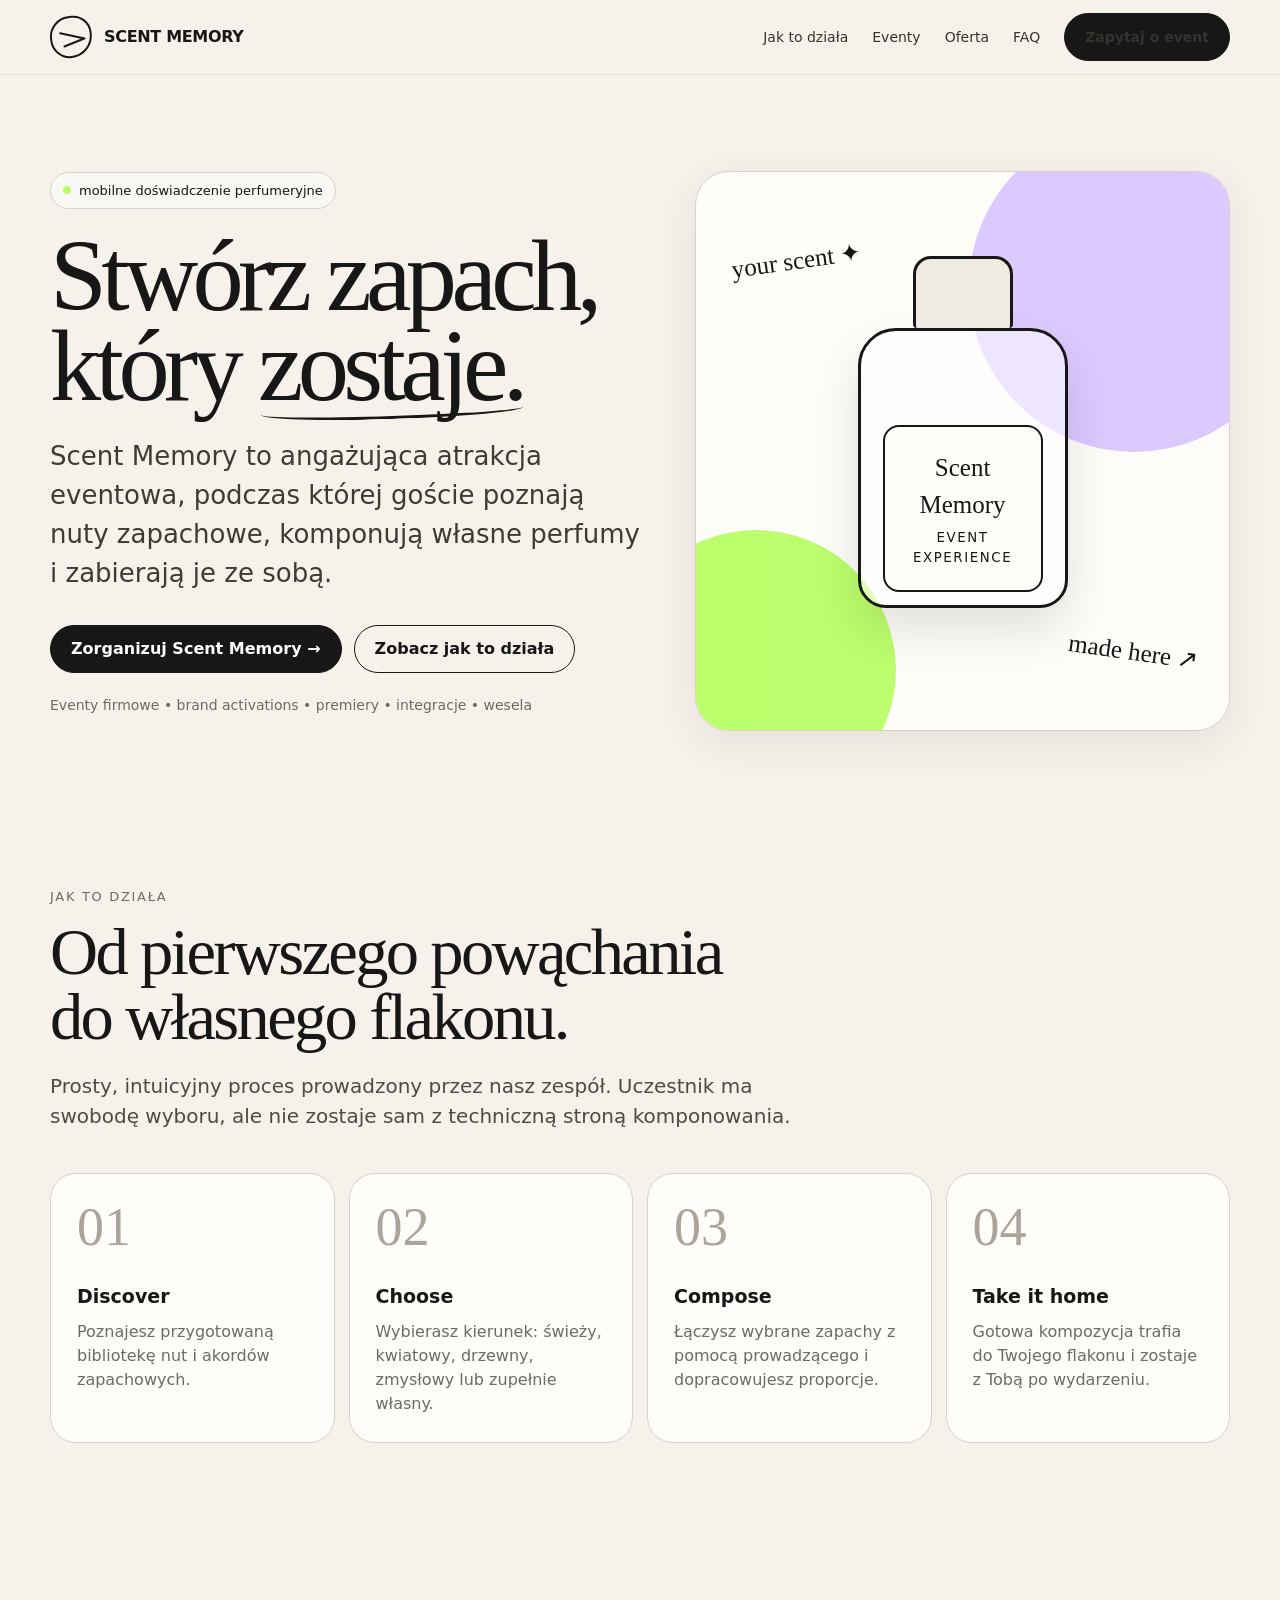
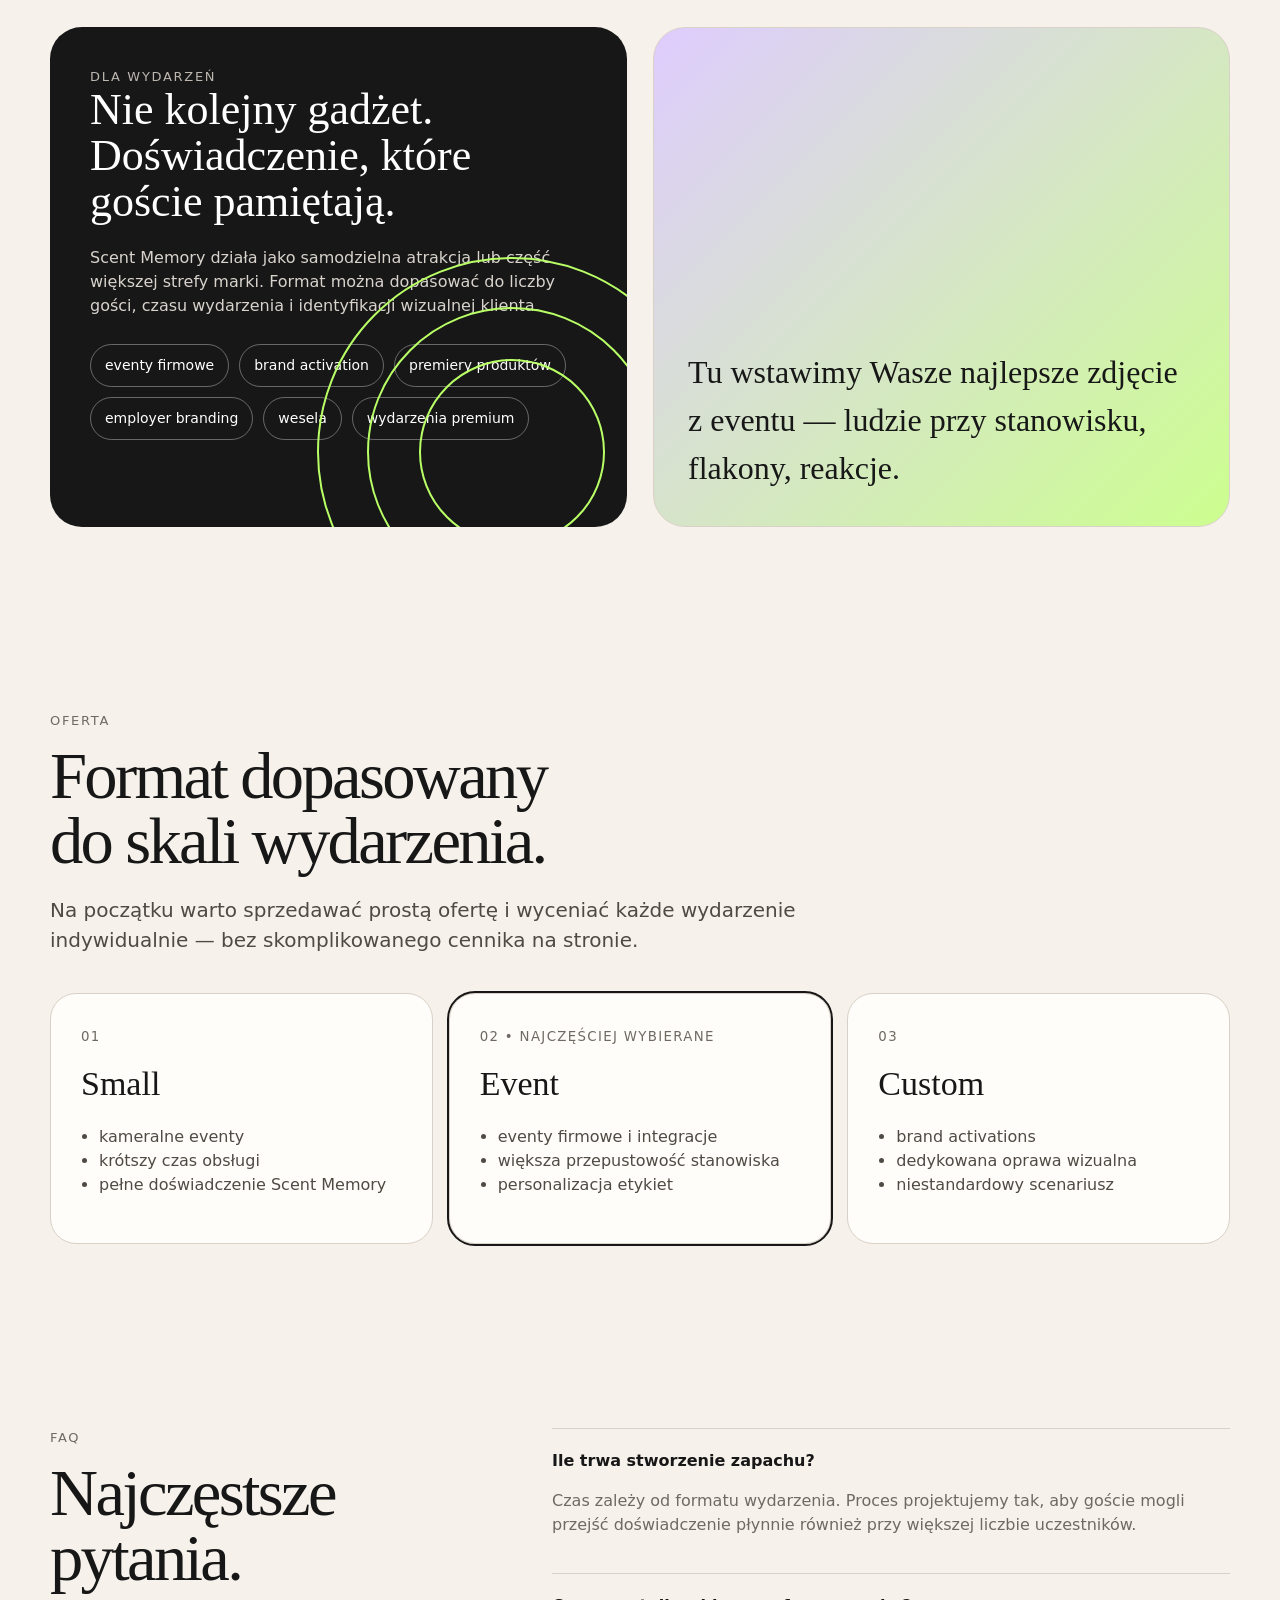
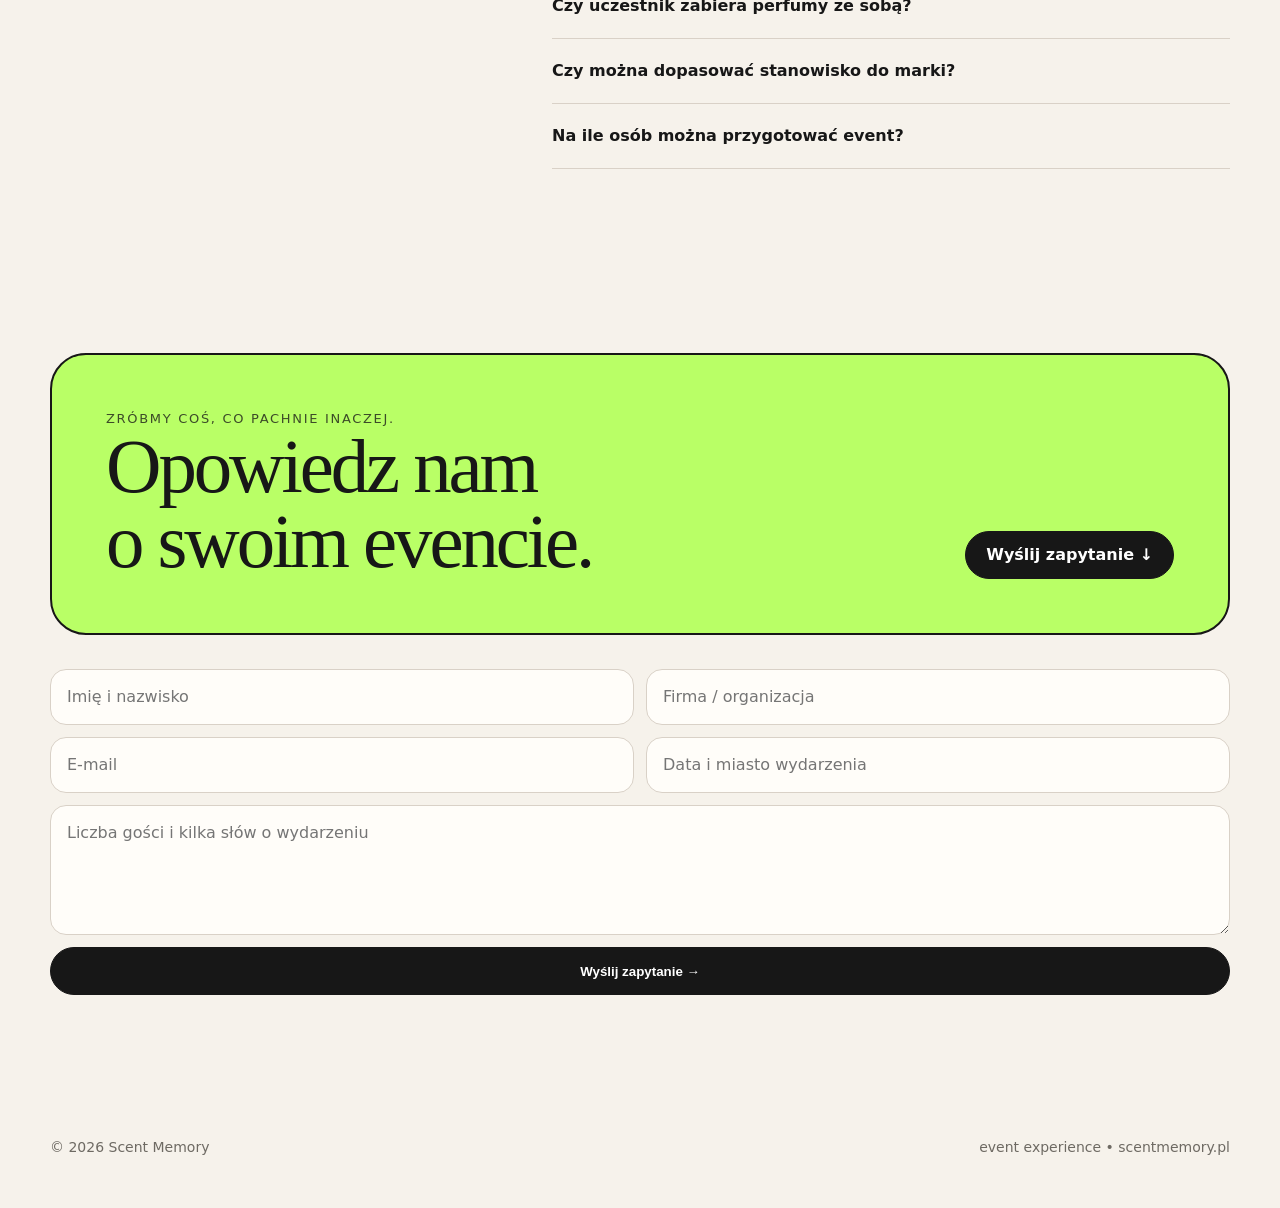
==== index.html @ 2d0d717c "Add files via upload" ====
<!doctype html>
<html lang="pl">
<head>
  <meta charset="utf-8" />
  <meta name="viewport" content="width=device-width, initial-scale=1" />
  <meta name="description" content="Scent Memory — mobilne doświadczenie perfumeryjne na eventy. Goście tworzą własny zapach i zabierają go ze sobą." />
  <title>Scent Memory — Event Experience</title>
  <style>
    :root{
      --bg:#f6f2eb;
      --paper:#fffdf9;
      --ink:#171717;
      --muted:#6e6a63;
      --line:#d9d1c7;
      --accent:#b9ff66;
      --accent2:#dbc7ff;
      --max:1180px;
      --radius:26px;
      --shadow:0 12px 45px rgba(0,0,0,.07);
    }
    *{box-sizing:border-box}
    html{scroll-behavior:smooth}
    body{
      margin:0;
      font-family:Inter, ui-sans-serif, system-ui, -apple-system, BlinkMacSystemFont, "Segoe UI", sans-serif;
      background:var(--bg);
      color:var(--ink);
      line-height:1.5;
    }
    a{color:inherit}
    img{max-width:100%;display:block}
    .wrap{width:min(var(--max),calc(100% - 36px));margin:auto}
    .nav{
      position:sticky;top:0;z-index:20;
      backdrop-filter:blur(18px);
      background:rgba(246,242,235,.83);
      border-bottom:1px solid rgba(23,23,23,.08)
    }
    .nav-inner{
      min-height:74px;display:flex;align-items:center;justify-content:space-between;gap:20px
    }
    .brand{
      display:flex;align-items:center;gap:12px;text-decoration:none;font-weight:800;letter-spacing:-.02em
    }
    .mark{
      width:42px;height:42px;border:2px solid var(--ink);border-radius:50% 45% 55% 48%;
      position:relative;transform:rotate(-7deg)
    }
    .mark:before,.mark:after{
      content:"";position:absolute;height:2px;background:var(--ink);border-radius:999px
    }
    .mark:before{width:27px;left:7px;top:17px;transform:rotate(19deg)}
    .mark:after{width:22px;left:10px;top:24px;transform:rotate(-15deg)}
    .nav-links{display:flex;gap:24px;align-items:center;font-size:14px}
    .nav-links a{text-decoration:none;color:#36332f}
    .btn{
      display:inline-flex;align-items:center;justify-content:center;gap:9px;
      min-height:48px;padding:0 20px;border-radius:999px;
      border:1px solid var(--ink);text-decoration:none;font-weight:700;
      transition:.2s ease;background:var(--ink);color:white
    }
    .btn:hover{transform:translateY(-2px)}
    .btn.secondary{background:transparent;color:var(--ink)}
    .hero{
      padding:72px 0 40px;
      min-height:720px;
      display:flex;align-items:center
    }
    .hero-grid{
      display:grid;grid-template-columns:1.05fr .95fr;gap:54px;align-items:center
    }
    .eyebrow{
      display:inline-flex;align-items:center;gap:8px;
      border:1px solid var(--line);padding:8px 12px;border-radius:999px;
      font-size:13px;background:rgba(255,255,255,.45)
    }
    .eyebrow i{width:8px;height:8px;border-radius:50%;background:var(--accent)}
    h1{
      font-family:Georgia, "Times New Roman", serif;
      font-size:clamp(58px,8vw,108px);
      line-height:.88;letter-spacing:-.055em;margin:22px 0 24px;font-weight:500
    }
    h1 .scribble{
      display:inline-block;position:relative
    }
    h1 .scribble:after{
      content:"";position:absolute;left:1%;right:0;bottom:-8px;height:13px;
      border-bottom:3px solid var(--ink);border-radius:50%;transform:rotate(-1.8deg)
    }
    .lead{font-size:clamp(19px,2.2vw,26px);max-width:650px;color:#3e3a35}
    .hero-actions{display:flex;gap:12px;flex-wrap:wrap;margin-top:32px}
    .micro{margin-top:22px;color:var(--muted);font-size:14px}
    .visual{
      min-height:560px;border-radius:34px;background:var(--paper);
      border:1px solid var(--line);position:relative;overflow:hidden;box-shadow:var(--shadow)
    }
    .blob{
      position:absolute;border-radius:50%;filter:blur(0);opacity:.95
    }
    .b1{width:330px;height:330px;background:var(--accent2);right:-70px;top:-50px}
    .b2{width:280px;height:280px;background:var(--accent);left:-80px;bottom:-80px}
    .bottle{
      position:absolute;left:50%;top:53%;transform:translate(-50%,-50%);
      width:210px;height:280px;border:3px solid var(--ink);border-radius:38px 38px 28px 28px;
      background:rgba(255,255,255,.52);box-shadow:0 22px 50px rgba(0,0,0,.12)
    }
    .cap{
      position:absolute;width:100px;height:72px;border:3px solid var(--ink);border-bottom:none;
      border-radius:18px 18px 4px 4px;left:50%;top:-75px;transform:translateX(-50%);
      background:#f0ebe2
    }
    .label{
      position:absolute;left:22px;right:22px;top:94px;border:2px solid var(--ink);
      border-radius:16px;padding:22px 14px;text-align:center;background:rgba(255,253,249,.86)
    }
    .label strong{font-family:Georgia,serif;font-size:25px;font-weight:500}
    .label small{display:block;margin-top:4px;letter-spacing:.12em;text-transform:uppercase}
    .handnote{
      position:absolute;font-family:"Comic Sans MS", "Bradley Hand", cursive;font-size:25px;transform:rotate(-8deg)
    }
    .n1{left:35px;top:70px}.n2{right:30px;bottom:60px;transform:rotate(8deg)}
    section{padding:92px 0}
    .section-kicker{font-size:13px;letter-spacing:.13em;text-transform:uppercase;color:var(--muted)}
    h2{
      font-family:Georgia, "Times New Roman", serif;
      font-size:clamp(42px,5.2vw,72px);line-height:.98;letter-spacing:-.04em;margin:12px 0 22px;font-weight:500
    }
    .section-lead{font-size:20px;max-width:760px;color:#4f4a44}
    .steps{display:grid;grid-template-columns:repeat(4,1fr);gap:14px;margin-top:42px}
    .card{
      background:var(--paper);border:1px solid var(--line);border-radius:var(--radius);
      padding:26px;min-height:250px
    }
    .num{font-family:Georgia,serif;font-size:54px;line-height:1;color:#aca49a}
    .card h3{font-size:19px;margin:28px 0 10px}
    .card p{color:var(--muted);margin:0}
    .audience{display:grid;grid-template-columns:1fr 1fr;gap:26px;align-items:stretch}
    .big-card{
      background:var(--ink);color:white;border-radius:32px;padding:40px;min-height:500px;position:relative;overflow:hidden
    }
    .big-card h3{font-family:Georgia,serif;font-weight:500;font-size:44px;line-height:1.05;margin:0 0 20px}
    .tag-row{display:flex;gap:10px;flex-wrap:wrap;margin-top:26px}
    .tag{border:1px solid rgba(255,255,255,.35);border-radius:999px;padding:10px 14px;font-size:14px}
    .rings{position:absolute;right:-80px;bottom:-120px;width:390px;height:390px;border:2px solid var(--accent);border-radius:50%}
    .rings:before,.rings:after{content:"";position:absolute;border:2px solid var(--accent);border-radius:50%}
    .rings:before{inset:48px}.rings:after{inset:100px}
    .photo-placeholder{
      min-height:500px;border-radius:32px;border:1px solid var(--line);
      background:
        linear-gradient(135deg,rgba(219,199,255,.9),rgba(185,255,102,.72)),
        var(--paper);
      display:flex;align-items:flex-end;padding:34px
    }
    .photo-placeholder p{font-family:Georgia,serif;font-size:32px;max-width:520px;margin:0}
    .offer-grid{display:grid;grid-template-columns:repeat(3,1fr);gap:16px;margin-top:38px}
    .offer{background:var(--paper);border:1px solid var(--line);border-radius:26px;padding:30px}
    .offer.featured{outline:2px solid var(--ink)}
    .offer small{color:var(--muted);text-transform:uppercase;letter-spacing:.1em}
    .offer h3{font-family:Georgia,serif;font-size:34px;font-weight:500;margin:10px 0}
    .offer ul{padding-left:18px;color:#4f4a44}
    .faq{display:grid;grid-template-columns:.8fr 1.2fr;gap:50px}
    details{border-top:1px solid var(--line);padding:20px 0}
    details:last-child{border-bottom:1px solid var(--line)}
    summary{cursor:pointer;font-weight:700;list-style:none}
    summary::-webkit-details-marker{display:none}
    details p{color:var(--muted);max-width:760px}
    .cta{
      background:var(--accent);border:2px solid var(--ink);border-radius:36px;padding:54px;
      display:grid;grid-template-columns:1fr auto;align-items:end;gap:30px
    }
    .cta h2{margin:0;font-size:clamp(46px,6vw,78px)}
    .contact-form{
      margin-top:34px;display:grid;grid-template-columns:1fr 1fr;gap:12px
    }
    .contact-form input,.contact-form textarea{
      width:100%;border:1px solid var(--line);background:var(--paper);border-radius:16px;
      padding:15px 16px;font:inherit;color:var(--ink)
    }
    .contact-form textarea{grid-column:1/-1;min-height:130px;resize:vertical}
    .contact-form .full{grid-column:1/-1}
    footer{padding:34px 0 50px;color:var(--muted);font-size:14px}
    .footer-inner{display:flex;justify-content:space-between;gap:20px;flex-wrap:wrap}
    @media(max-width:900px){
      .nav-links a:not(.btn){display:none}
      .hero{padding-top:40px}
      .hero-grid,.audience,.faq{grid-template-columns:1fr}
      .steps,.offer-grid{grid-template-columns:1fr 1fr}
      .visual{min-height:500px}
      .cta{grid-template-columns:1fr;align-items:start}
    }
    @media(max-width:620px){
      .wrap{width:min(100% - 24px,var(--max))}
      .hero{min-height:auto}
      h1{font-size:56px}
      .steps,.offer-grid,.contact-form{grid-template-columns:1fr}
      .contact-form textarea,.contact-form .full{grid-column:auto}
      section{padding:66px 0}
      .visual{min-height:430px}
      .bottle{width:170px;height:235px}
      .cta{padding:30px}
    }
  </style>
</head>
<body>
  <header class="nav">
    <div class="wrap nav-inner">
      <a class="brand" href="#top" aria-label="Scent Memory">
        <span class="mark" aria-hidden="true"></span>
        <span>SCENT MEMORY</span>
      </a>
      <nav class="nav-links">
        <a href="#jak">Jak to działa</a>
        <a href="#eventy">Eventy</a>
        <a href="#oferta">Oferta</a>
        <a href="#faq">FAQ</a>
        <a class="btn" href="#kontakt">Zapytaj o event</a>
      </nav>
    </div>
  </header>

  <main id="top">
    <section class="hero">
      <div class="wrap hero-grid">
        <div>
          <div class="eyebrow"><i></i> mobilne doświadczenie perfumeryjne</div>
          <h1>Stwórz zapach, który <span class="scribble">zostaje.</span></h1>
          <p class="lead">Scent Memory to angażująca atrakcja eventowa, podczas której goście poznają nuty zapachowe, komponują własne perfumy i zabierają je ze sobą.</p>
          <div class="hero-actions">
            <a class="btn" href="#kontakt">Zorganizuj Scent Memory →</a>
            <a class="btn secondary" href="#jak">Zobacz jak to działa</a>
          </div>
          <p class="micro">Eventy firmowe • brand activations • premiery • integracje • wesela</p>
        </div>
        <div class="visual" aria-label="Ilustracja flakonu Scent Memory">
          <div class="blob b1"></div><div class="blob b2"></div>
          <div class="handnote n1">your scent ✦</div>
          <div class="handnote n2">made here ↗</div>
          <div class="bottle">
            <div class="cap"></div>
            <div class="label">
              <strong>Scent Memory</strong>
              <small>event experience</small>
            </div>
          </div>
        </div>
      </div>
    </section>

    <section id="jak">
      <div class="wrap">
        <div class="section-kicker">Jak to działa</div>
        <h2>Od pierwszego powąchania<br>do własnego flakonu.</h2>
        <p class="section-lead">Prosty, intuicyjny proces prowadzony przez nasz zespół. Uczestnik ma swobodę wyboru, ale nie zostaje sam z techniczną stroną komponowania.</p>
        <div class="steps">
          <article class="card"><div class="num">01</div><h3>Discover</h3><p>Poznajesz przygotowaną bibliotekę nut i akordów zapachowych.</p></article>
          <article class="card"><div class="num">02</div><h3>Choose</h3><p>Wybierasz kierunek: świeży, kwiatowy, drzewny, zmysłowy lub zupełnie własny.</p></article>
          <article class="card"><div class="num">03</div><h3>Compose</h3><p>Łączysz wybrane zapachy z pomocą prowadzącego i dopracowujesz proporcje.</p></article>
          <article class="card"><div class="num">04</div><h3>Take it home</h3><p>Gotowa kompozycja trafia do Twojego flakonu i zostaje z Tobą po wydarzeniu.</p></article>
        </div>
      </div>
    </section>

    <section id="eventy">
      <div class="wrap audience">
        <div class="big-card">
          <div class="section-kicker" style="color:#bdb7b0">Dla wydarzeń</div>
          <h3>Nie kolejny gadżet.<br>Doświadczenie, które goście pamiętają.</h3>
          <p style="color:#d8d3cc;max-width:560px">Scent Memory działa jako samodzielna atrakcja lub część większej strefy marki. Format można dopasować do liczby gości, czasu wydarzenia i identyfikacji wizualnej klienta.</p>
          <div class="tag-row">
            <span class="tag">eventy firmowe</span>
            <span class="tag">brand activation</span>
            <span class="tag">premiery produktów</span>
            <span class="tag">employer branding</span>
            <span class="tag">wesela</span>
            <span class="tag">wydarzenia premium</span>
          </div>
          <div class="rings"></div>
        </div>
        <div class="photo-placeholder">
          <p>Tu wstawimy Wasze najlepsze zdjęcie z eventu — ludzie przy stanowisku, flakony, reakcje.</p>
        </div>
      </div>
    </section>

    <section id="oferta">
      <div class="wrap">
        <div class="section-kicker">Oferta</div>
        <h2>Format dopasowany<br>do skali wydarzenia.</h2>
        <p class="section-lead">Na początku warto sprzedawać prostą ofertę i wyceniać każde wydarzenie indywidualnie — bez skomplikowanego cennika na stronie.</p>
        <div class="offer-grid">
          <article class="offer">
            <small>01</small><h3>Small</h3>
            <ul><li>kameralne eventy</li><li>krótszy czas obsługi</li><li>pełne doświadczenie Scent Memory</li></ul>
          </article>
          <article class="offer featured">
            <small>02 • najczęściej wybierane</small><h3>Event</h3>
            <ul><li>eventy firmowe i integracje</li><li>większa przepustowość stanowiska</li><li>personalizacja etykiet</li></ul>
          </article>
          <article class="offer">
            <small>03</small><h3>Custom</h3>
            <ul><li>brand activations</li><li>dedykowana oprawa wizualna</li><li>niestandardowy scenariusz</li></ul>
          </article>
        </div>
      </div>
    </section>

    <section id="faq">
      <div class="wrap faq">
        <div>
          <div class="section-kicker">FAQ</div>
          <h2>Najczęstsze pytania.</h2>
        </div>
        <div>
          <details open><summary>Ile trwa stworzenie zapachu?</summary><p>Czas zależy od formatu wydarzenia. Proces projektujemy tak, aby goście mogli przejść doświadczenie płynnie również przy większej liczbie uczestników.</p></details>
          <details><summary>Czy uczestnik zabiera perfumy ze sobą?</summary><p>Tak — finalny format flakonu ustalamy w zależności od wybranego pakietu i charakteru wydarzenia.</p></details>
          <details><summary>Czy można dopasować stanowisko do marki?</summary><p>Tak. W wariancie custom możemy dopasować m.in. etykiety, komunikację, elementy stanowiska i przebieg doświadczenia.</p></details>
          <details><summary>Na ile osób można przygotować event?</summary><p>Przy wycenie dobieramy liczbę stanowisk i osób prowadzących do skali wydarzenia oraz przewidywanego czasu aktywności.</p></details>
        </div>
      </div>
    </section>

    <section id="kontakt">
      <div class="wrap">
        <div class="cta">
          <div>
            <div class="section-kicker" style="color:#3c4b28">Zróbmy coś, co pachnie inaczej.</div>
            <h2>Opowiedz nam<br>o swoim evencie.</h2>
          </div>
          <a class="btn" href="#formularz">Wyślij zapytanie ↓</a>
        </div>

        <form id="formularz" class="contact-form" onsubmit="event.preventDefault(); document.getElementById('form-msg').textContent='Formularz jest gotowy wizualnie. W kolejnym kroku podepniemy bezpłatną wysyłkę wiadomości (np. Formspree) lub Wasz e-mail.';">
          <input type="text" placeholder="Imię i nazwisko" required>
          <input type="text" placeholder="Firma / organizacja">
          <input type="email" placeholder="E-mail" required>
          <input type="text" placeholder="Data i miasto wydarzenia">
          <textarea placeholder="Liczba gości i kilka słów o wydarzeniu"></textarea>
          <button class="btn full" type="submit">Wyślij zapytanie →</button>
          <p id="form-msg" class="micro full" style="margin:4px 0 0"></p>
        </form>
      </div>
    </section>
  </main>

  <footer>
    <div class="wrap footer-inner">
      <div>© 2026 Scent Memory</div>
      <div>event experience • scentmemory.pl</div>
    </div>
  </footer>
</body>
</html>
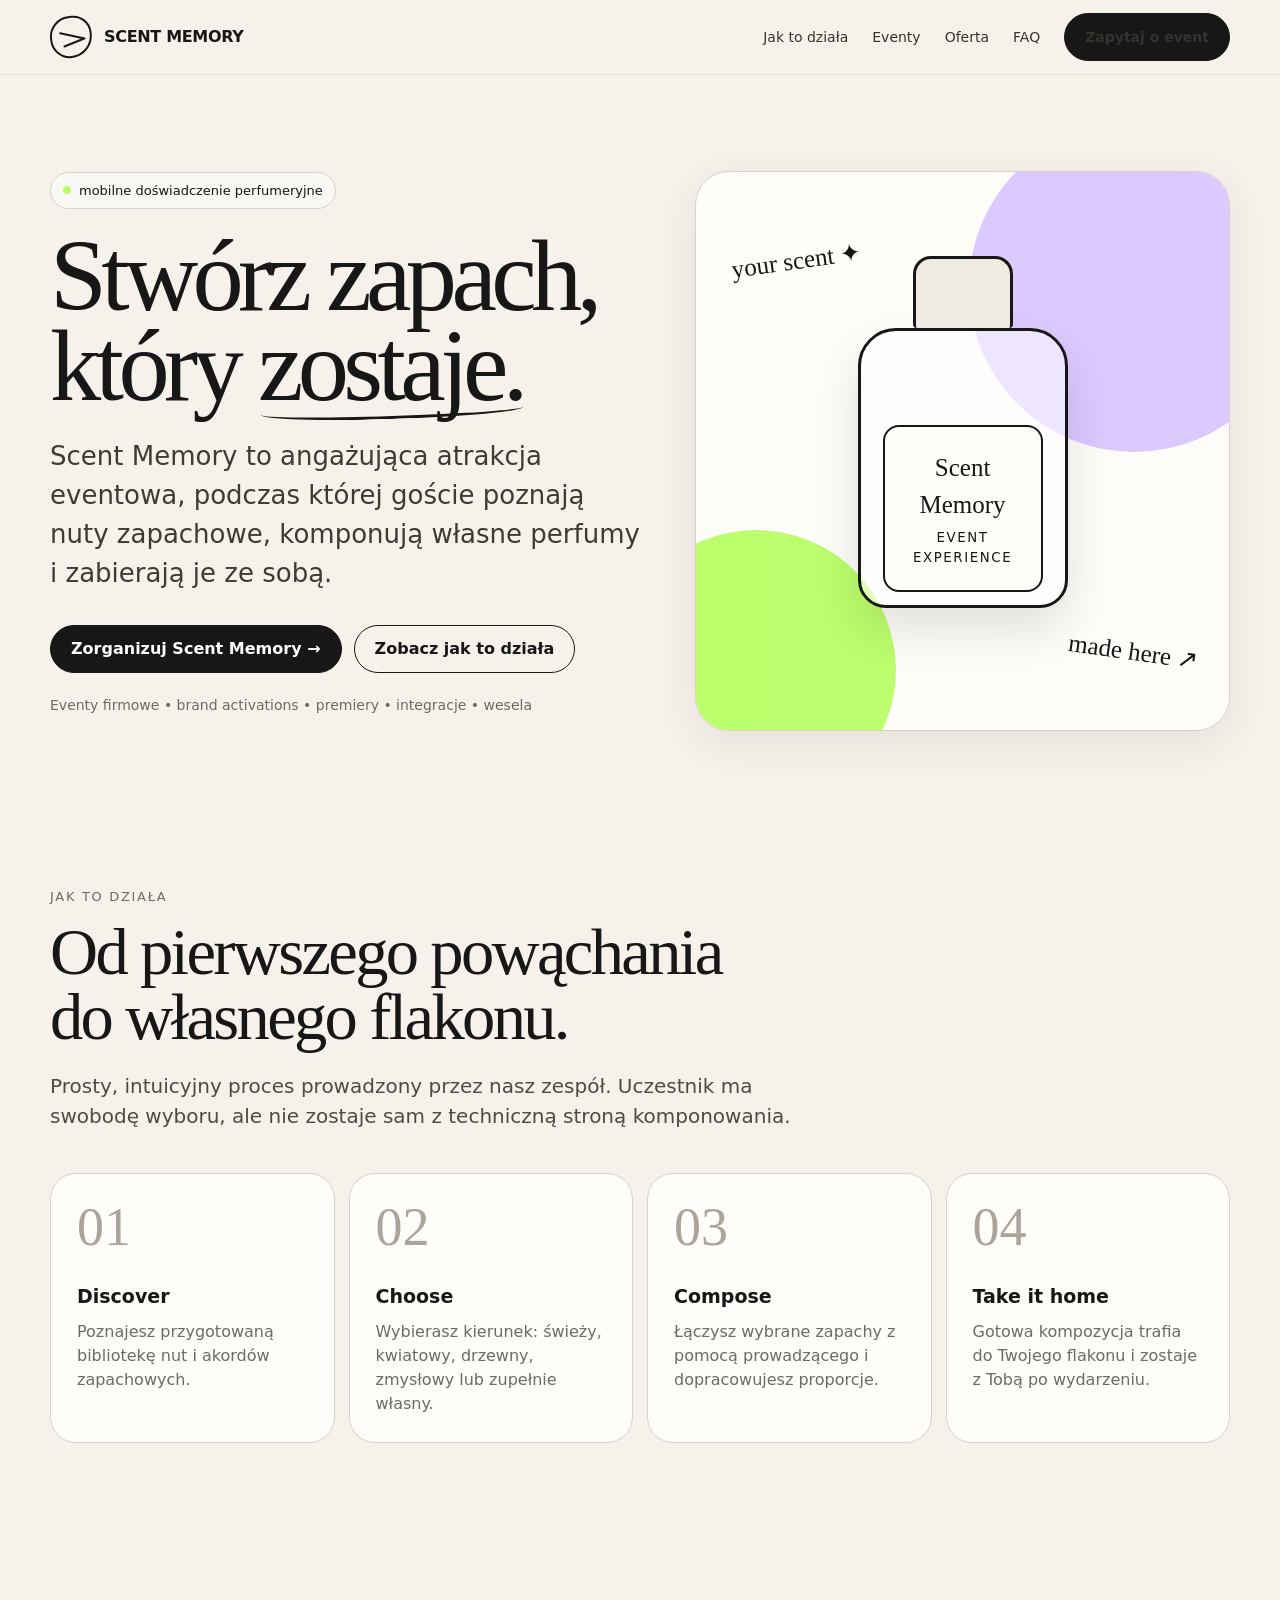
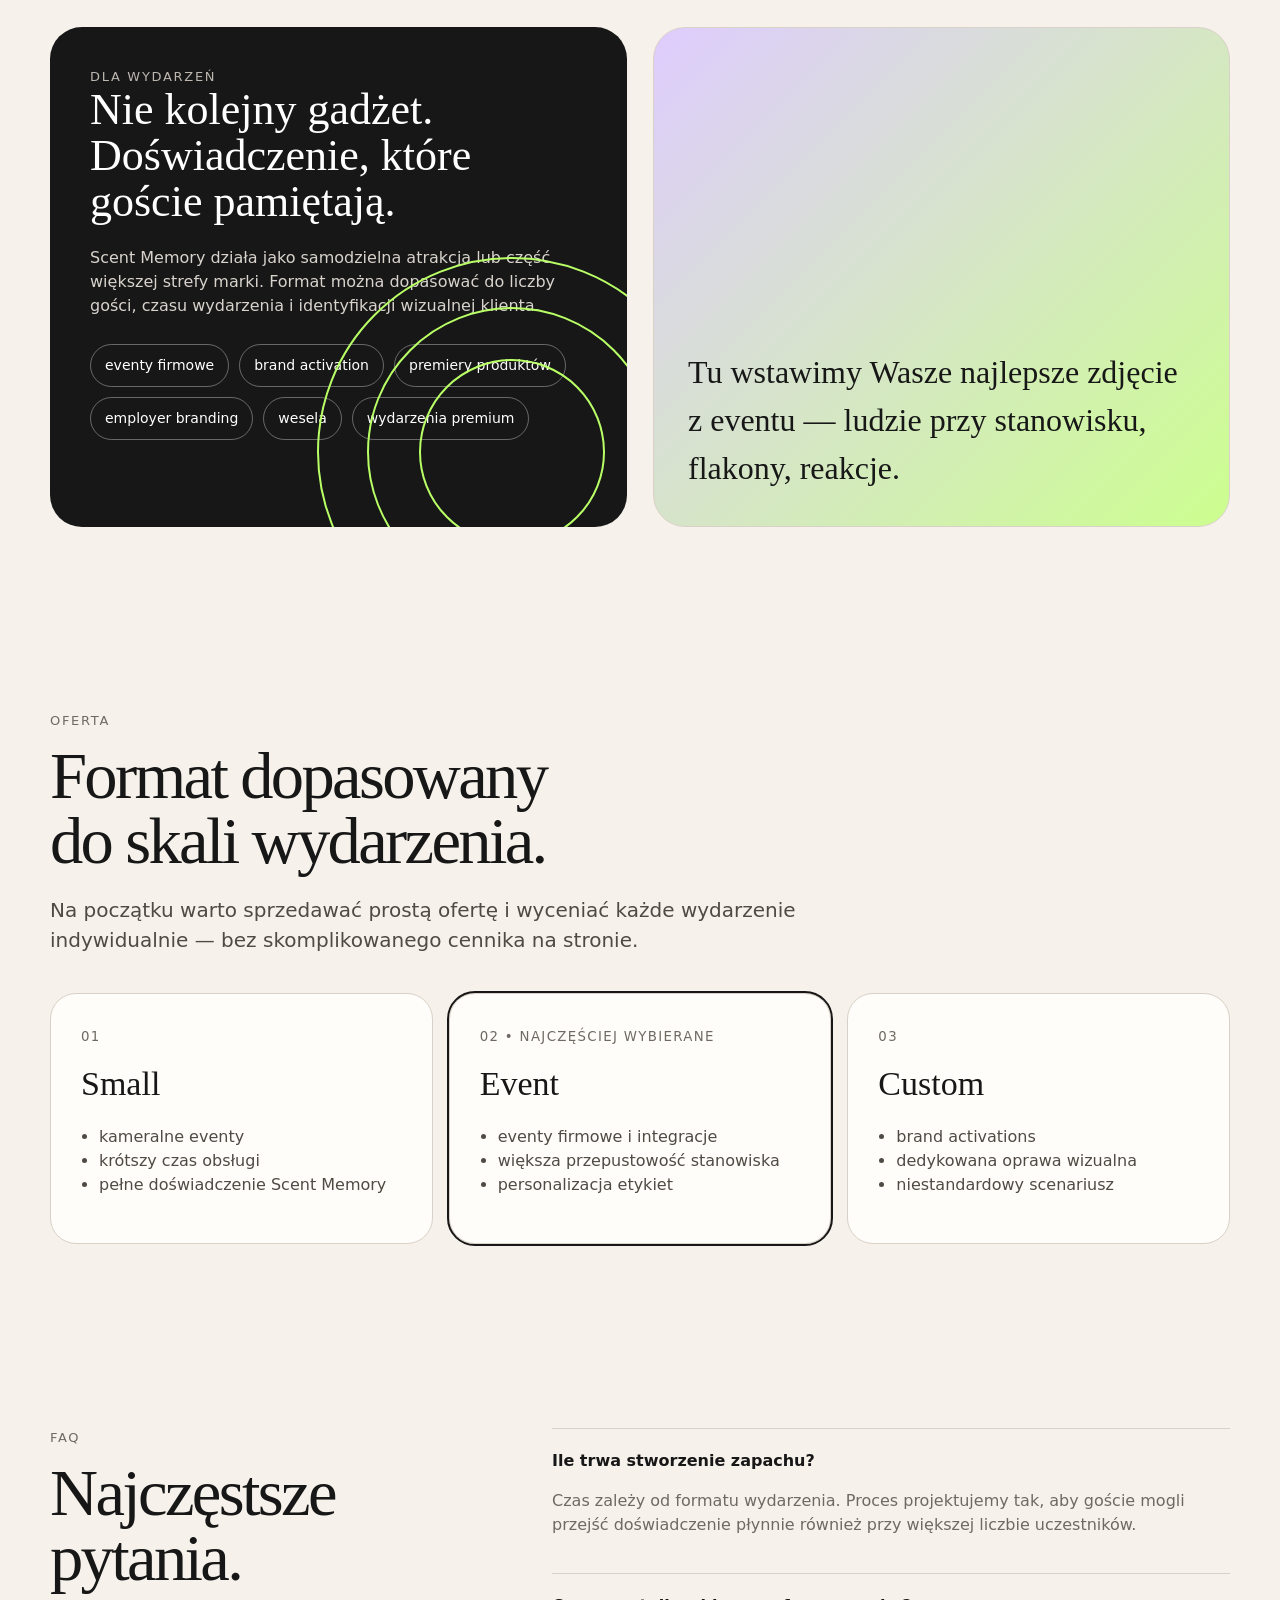
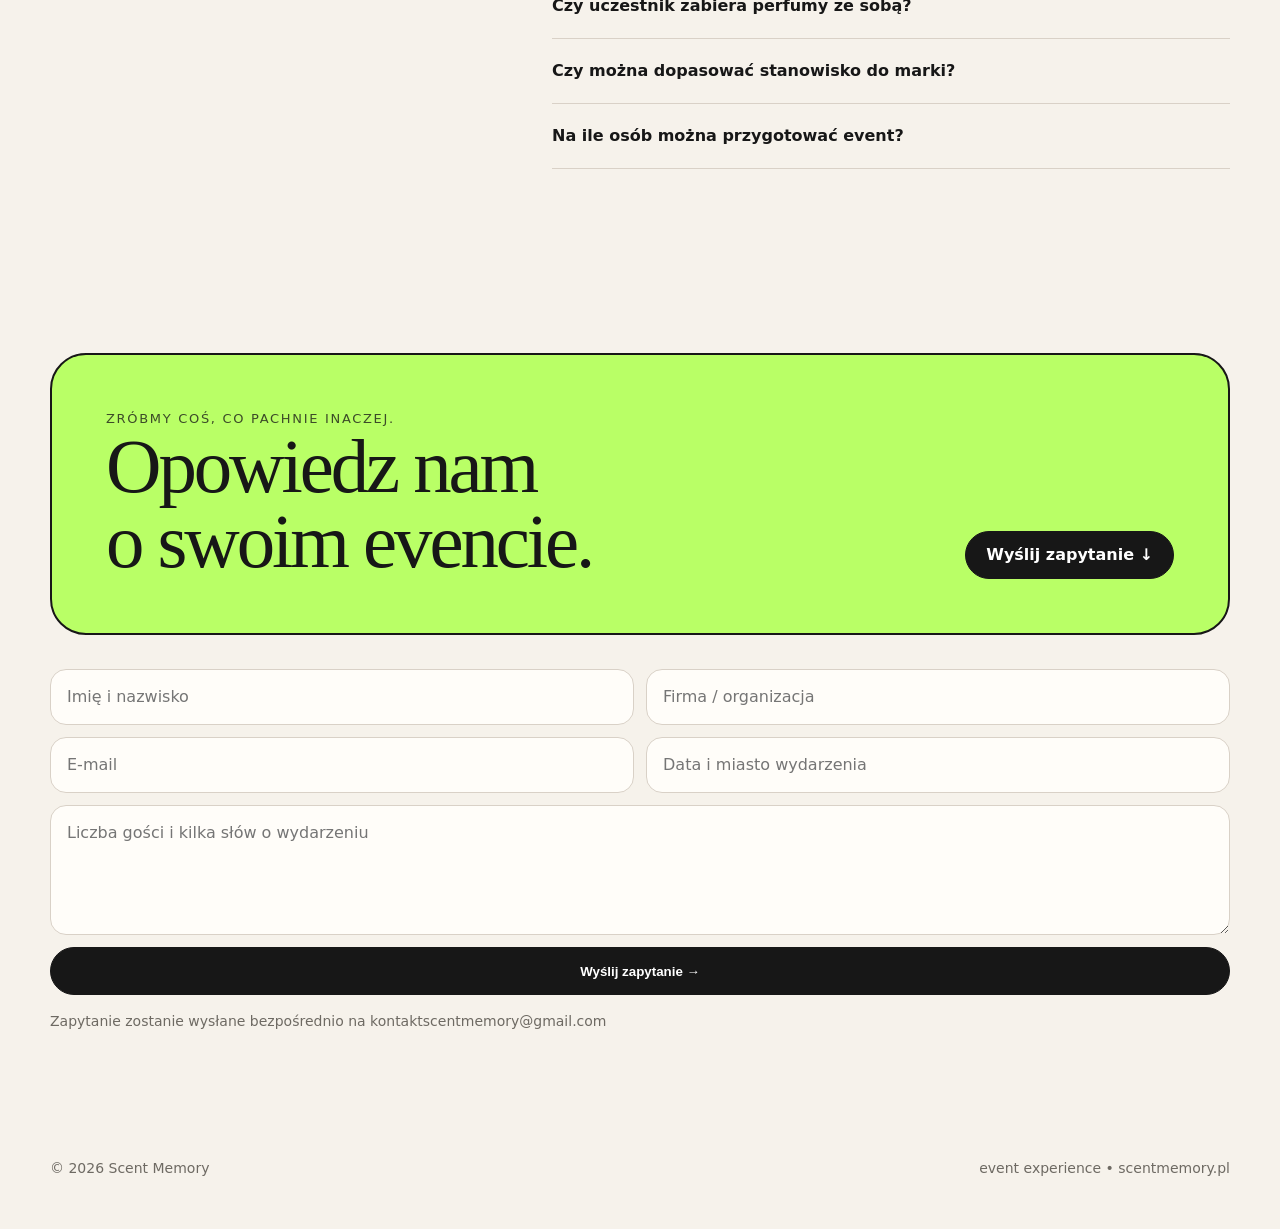
==== commit 3c2c4e5d: "Add files via upload" ====
--- a/index.html
+++ b/index.html
@@ -329,14 +329,55 @@
           <a class="btn" href="#formularz">Wyślij zapytanie ↓</a>
         </div>
 
-        <form id="formularz" class="contact-form" onsubmit="event.preventDefault(); document.getElementById('form-msg').textContent='Formularz jest gotowy wizualnie. W kolejnym kroku podepniemy bezpłatną wysyłkę wiadomości (np. Formspree) lub Wasz e-mail.';">
-          <input type="text" placeholder="Imię i nazwisko" required>
-          <input type="text" placeholder="Firma / organizacja">
-          <input type="email" placeholder="E-mail" required>
-          <input type="text" placeholder="Data i miasto wydarzenia">
-          <textarea placeholder="Liczba gości i kilka słów o wydarzeniu"></textarea>
+        <form
+          id="formularz"
+          class="contact-form"
+          action="https://formsubmit.co/kontaktscentmemory@gmail.com"
+          method="POST"
+        >
+          <input
+            type="text"
+            name="Imię i nazwisko"
+            placeholder="Imię i nazwisko"
+            required
+          >
+
+          <input
+            type="text"
+            name="Firma / organizacja"
+            placeholder="Firma / organizacja"
+          >
+
+          <input
+            type="email"
+            name="email"
+            placeholder="E-mail"
+            required
+          >
+
+          <input
+            type="text"
+            name="Data i miasto wydarzenia"
+            placeholder="Data i miasto wydarzenia"
+          >
+
+          <textarea
+            name="Wiadomość"
+            placeholder="Liczba gości i kilka słów o wydarzeniu"
+            required
+          ></textarea>
+
+          <input type="hidden" name="_subject" value="Nowe zapytanie ze strony Scent Memory">
+          <input type="hidden" name="_template" value="table">
+          <input type="hidden" name="_next" value="https://scentmemory.pl/?wyslano=1#kontakt">
+
+          <input type="text" name="_honey" style="display:none">
+
           <button class="btn full" type="submit">Wyślij zapytanie →</button>
-          <p id="form-msg" class="micro full" style="margin:4px 0 0"></p>
+
+          <p class="micro full" style="margin:4px 0 0">
+            Zapytanie zostanie wysłane bezpośrednio na kontaktscentmemory@gmail.com
+          </p>
         </form>
       </div>
     </section>
@@ -349,4 +390,4 @@
     </div>
   </footer>
 </body>
-</html>
+</html>
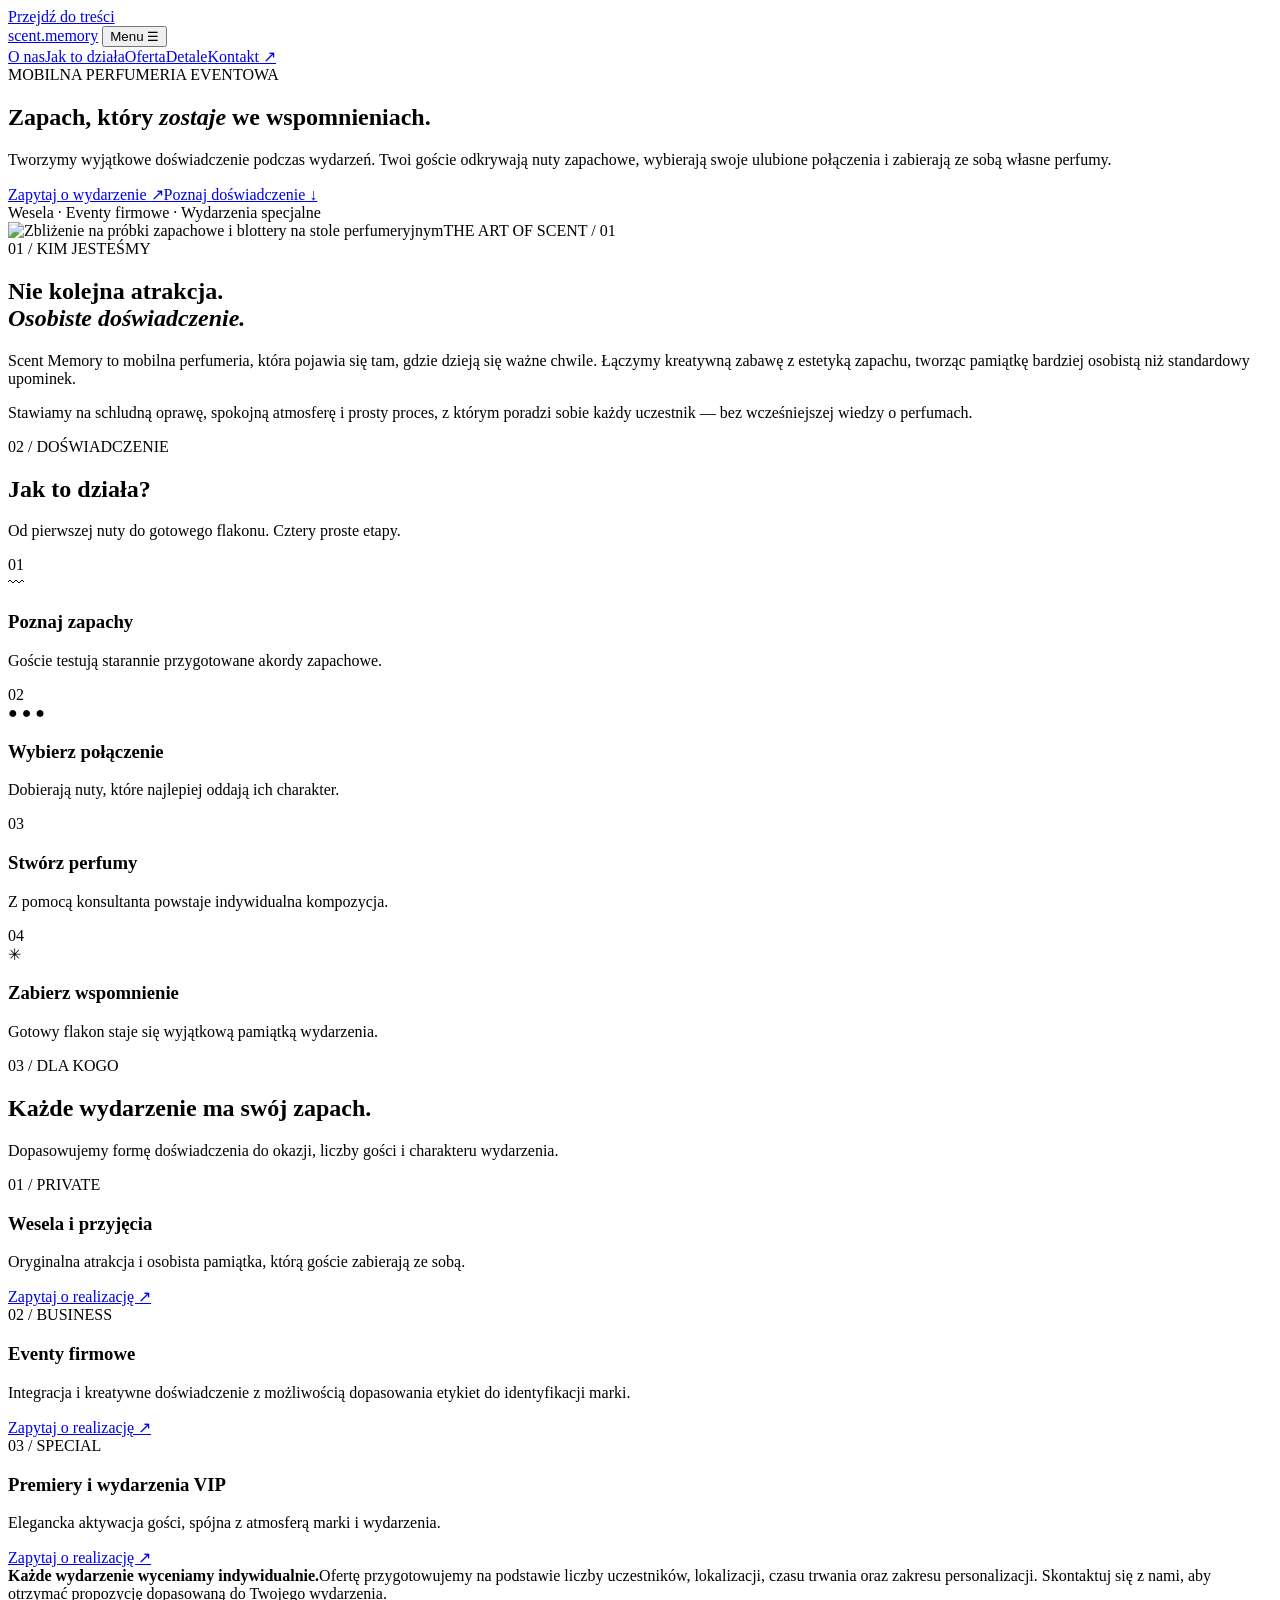
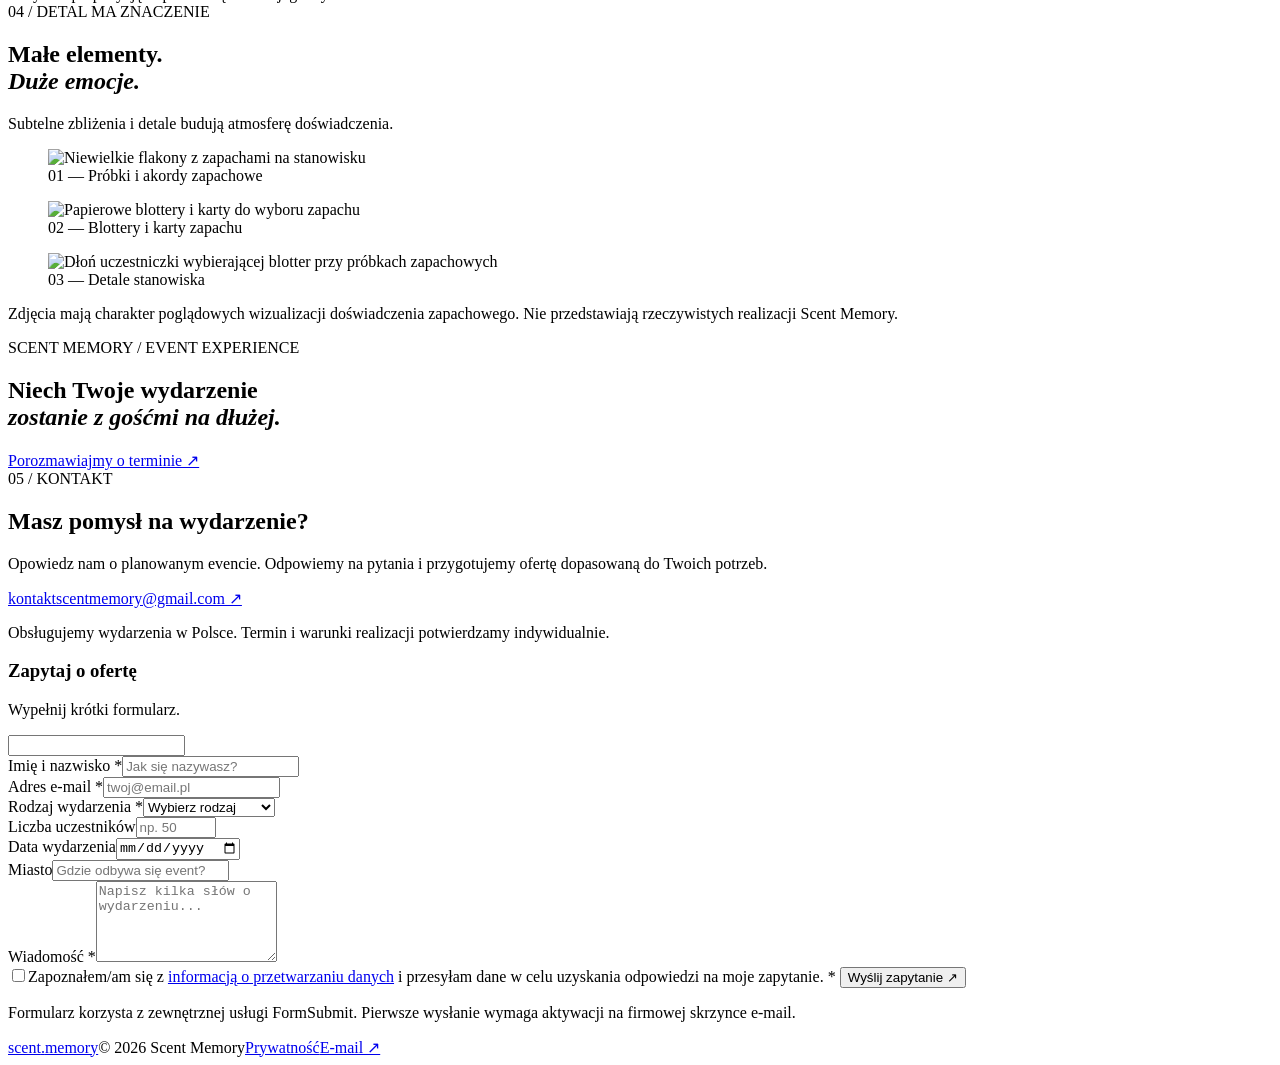
==== commit bb45e292: "Add files via upload" ====
--- a/index.html
+++ b/index.html
@@ -1,393 +1,58 @@
 <!doctype html>
 <html lang="pl">
 <head>
-  <meta charset="utf-8" />
-  <meta name="viewport" content="width=device-width, initial-scale=1" />
-  <meta name="description" content="Scent Memory — mobilne doświadczenie perfumeryjne na eventy. Goście tworzą własny zapach i zabierają go ze sobą." />
+  <meta charset="utf-8">
+  <meta name="viewport" content="width=device-width, initial-scale=1">
+  <meta name="theme-color" content="#f7f6f2">
+  <meta name="description" content="Scent Memory — mobilne doświadczenie zapachowe na wesela, eventy firmowe i wyjątkowe wydarzenia. Goście komponują własne perfumy.">
   <title>Scent Memory — Event Experience</title>
-  <style>
-    :root{
-      --bg:#f6f2eb;
-      --paper:#fffdf9;
-      --ink:#171717;
-      --muted:#6e6a63;
-      --line:#d9d1c7;
-      --accent:#b9ff66;
-      --accent2:#dbc7ff;
-      --max:1180px;
-      --radius:26px;
-      --shadow:0 12px 45px rgba(0,0,0,.07);
-    }
-    *{box-sizing:border-box}
-    html{scroll-behavior:smooth}
-    body{
-      margin:0;
-      font-family:Inter, ui-sans-serif, system-ui, -apple-system, BlinkMacSystemFont, "Segoe UI", sans-serif;
-      background:var(--bg);
-      color:var(--ink);
-      line-height:1.5;
-    }
-    a{color:inherit}
-    img{max-width:100%;display:block}
-    .wrap{width:min(var(--max),calc(100% - 36px));margin:auto}
-    .nav{
-      position:sticky;top:0;z-index:20;
-      backdrop-filter:blur(18px);
-      background:rgba(246,242,235,.83);
-      border-bottom:1px solid rgba(23,23,23,.08)
-    }
-    .nav-inner{
-      min-height:74px;display:flex;align-items:center;justify-content:space-between;gap:20px
-    }
-    .brand{
-      display:flex;align-items:center;gap:12px;text-decoration:none;font-weight:800;letter-spacing:-.02em
-    }
-    .mark{
-      width:42px;height:42px;border:2px solid var(--ink);border-radius:50% 45% 55% 48%;
-      position:relative;transform:rotate(-7deg)
-    }
-    .mark:before,.mark:after{
-      content:"";position:absolute;height:2px;background:var(--ink);border-radius:999px
-    }
-    .mark:before{width:27px;left:7px;top:17px;transform:rotate(19deg)}
-    .mark:after{width:22px;left:10px;top:24px;transform:rotate(-15deg)}
-    .nav-links{display:flex;gap:24px;align-items:center;font-size:14px}
-    .nav-links a{text-decoration:none;color:#36332f}
-    .btn{
-      display:inline-flex;align-items:center;justify-content:center;gap:9px;
-      min-height:48px;padding:0 20px;border-radius:999px;
-      border:1px solid var(--ink);text-decoration:none;font-weight:700;
-      transition:.2s ease;background:var(--ink);color:white
-    }
-    .btn:hover{transform:translateY(-2px)}
-    .btn.secondary{background:transparent;color:var(--ink)}
-    .hero{
-      padding:72px 0 40px;
-      min-height:720px;
-      display:flex;align-items:center
-    }
-    .hero-grid{
-      display:grid;grid-template-columns:1.05fr .95fr;gap:54px;align-items:center
-    }
-    .eyebrow{
-      display:inline-flex;align-items:center;gap:8px;
-      border:1px solid var(--line);padding:8px 12px;border-radius:999px;
-      font-size:13px;background:rgba(255,255,255,.45)
-    }
-    .eyebrow i{width:8px;height:8px;border-radius:50%;background:var(--accent)}
-    h1{
-      font-family:Georgia, "Times New Roman", serif;
-      font-size:clamp(58px,8vw,108px);
-      line-height:.88;letter-spacing:-.055em;margin:22px 0 24px;font-weight:500
-    }
-    h1 .scribble{
-      display:inline-block;position:relative
-    }
-    h1 .scribble:after{
-      content:"";position:absolute;left:1%;right:0;bottom:-8px;height:13px;
-      border-bottom:3px solid var(--ink);border-radius:50%;transform:rotate(-1.8deg)
-    }
-    .lead{font-size:clamp(19px,2.2vw,26px);max-width:650px;color:#3e3a35}
-    .hero-actions{display:flex;gap:12px;flex-wrap:wrap;margin-top:32px}
-    .micro{margin-top:22px;color:var(--muted);font-size:14px}
-    .visual{
-      min-height:560px;border-radius:34px;background:var(--paper);
-      border:1px solid var(--line);position:relative;overflow:hidden;box-shadow:var(--shadow)
-    }
-    .blob{
-      position:absolute;border-radius:50%;filter:blur(0);opacity:.95
-    }
-    .b1{width:330px;height:330px;background:var(--accent2);right:-70px;top:-50px}
-    .b2{width:280px;height:280px;background:var(--accent);left:-80px;bottom:-80px}
-    .bottle{
-      position:absolute;left:50%;top:53%;transform:translate(-50%,-50%);
-      width:210px;height:280px;border:3px solid var(--ink);border-radius:38px 38px 28px 28px;
-      background:rgba(255,255,255,.52);box-shadow:0 22px 50px rgba(0,0,0,.12)
-    }
-    .cap{
-      position:absolute;width:100px;height:72px;border:3px solid var(--ink);border-bottom:none;
-      border-radius:18px 18px 4px 4px;left:50%;top:-75px;transform:translateX(-50%);
-      background:#f0ebe2
-    }
-    .label{
-      position:absolute;left:22px;right:22px;top:94px;border:2px solid var(--ink);
-      border-radius:16px;padding:22px 14px;text-align:center;background:rgba(255,253,249,.86)
-    }
-    .label strong{font-family:Georgia,serif;font-size:25px;font-weight:500}
-    .label small{display:block;margin-top:4px;letter-spacing:.12em;text-transform:uppercase}
-    .handnote{
-      position:absolute;font-family:"Comic Sans MS", "Bradley Hand", cursive;font-size:25px;transform:rotate(-8deg)
-    }
-    .n1{left:35px;top:70px}.n2{right:30px;bottom:60px;transform:rotate(8deg)}
-    section{padding:92px 0}
-    .section-kicker{font-size:13px;letter-spacing:.13em;text-transform:uppercase;color:var(--muted)}
-    h2{
-      font-family:Georgia, "Times New Roman", serif;
-      font-size:clamp(42px,5.2vw,72px);line-height:.98;letter-spacing:-.04em;margin:12px 0 22px;font-weight:500
-    }
-    .section-lead{font-size:20px;max-width:760px;color:#4f4a44}
-    .steps{display:grid;grid-template-columns:repeat(4,1fr);gap:14px;margin-top:42px}
-    .card{
-      background:var(--paper);border:1px solid var(--line);border-radius:var(--radius);
-      padding:26px;min-height:250px
-    }
-    .num{font-family:Georgia,serif;font-size:54px;line-height:1;color:#aca49a}
-    .card h3{font-size:19px;margin:28px 0 10px}
-    .card p{color:var(--muted);margin:0}
-    .audience{display:grid;grid-template-columns:1fr 1fr;gap:26px;align-items:stretch}
-    .big-card{
-      background:var(--ink);color:white;border-radius:32px;padding:40px;min-height:500px;position:relative;overflow:hidden
-    }
-    .big-card h3{font-family:Georgia,serif;font-weight:500;font-size:44px;line-height:1.05;margin:0 0 20px}
-    .tag-row{display:flex;gap:10px;flex-wrap:wrap;margin-top:26px}
-    .tag{border:1px solid rgba(255,255,255,.35);border-radius:999px;padding:10px 14px;font-size:14px}
-    .rings{position:absolute;right:-80px;bottom:-120px;width:390px;height:390px;border:2px solid var(--accent);border-radius:50%}
-    .rings:before,.rings:after{content:"";position:absolute;border:2px solid var(--accent);border-radius:50%}
-    .rings:before{inset:48px}.rings:after{inset:100px}
-    .photo-placeholder{
-      min-height:500px;border-radius:32px;border:1px solid var(--line);
-      background:
-        linear-gradient(135deg,rgba(219,199,255,.9),rgba(185,255,102,.72)),
-        var(--paper);
-      display:flex;align-items:flex-end;padding:34px
-    }
-    .photo-placeholder p{font-family:Georgia,serif;font-size:32px;max-width:520px;margin:0}
-    .offer-grid{display:grid;grid-template-columns:repeat(3,1fr);gap:16px;margin-top:38px}
-    .offer{background:var(--paper);border:1px solid var(--line);border-radius:26px;padding:30px}
-    .offer.featured{outline:2px solid var(--ink)}
-    .offer small{color:var(--muted);text-transform:uppercase;letter-spacing:.1em}
-    .offer h3{font-family:Georgia,serif;font-size:34px;font-weight:500;margin:10px 0}
-    .offer ul{padding-left:18px;color:#4f4a44}
-    .faq{display:grid;grid-template-columns:.8fr 1.2fr;gap:50px}
-    details{border-top:1px solid var(--line);padding:20px 0}
-    details:last-child{border-bottom:1px solid var(--line)}
-    summary{cursor:pointer;font-weight:700;list-style:none}
-    summary::-webkit-details-marker{display:none}
-    details p{color:var(--muted);max-width:760px}
-    .cta{
-      background:var(--accent);border:2px solid var(--ink);border-radius:36px;padding:54px;
-      display:grid;grid-template-columns:1fr auto;align-items:end;gap:30px
-    }
-    .cta h2{margin:0;font-size:clamp(46px,6vw,78px)}
-    .contact-form{
-      margin-top:34px;display:grid;grid-template-columns:1fr 1fr;gap:12px
-    }
-    .contact-form input,.contact-form textarea{
-      width:100%;border:1px solid var(--line);background:var(--paper);border-radius:16px;
-      padding:15px 16px;font:inherit;color:var(--ink)
-    }
-    .contact-form textarea{grid-column:1/-1;min-height:130px;resize:vertical}
-    .contact-form .full{grid-column:1/-1}
-    footer{padding:34px 0 50px;color:var(--muted);font-size:14px}
-    .footer-inner{display:flex;justify-content:space-between;gap:20px;flex-wrap:wrap}
-    @media(max-width:900px){
-      .nav-links a:not(.btn){display:none}
-      .hero{padding-top:40px}
-      .hero-grid,.audience,.faq{grid-template-columns:1fr}
-      .steps,.offer-grid{grid-template-columns:1fr 1fr}
-      .visual{min-height:500px}
-      .cta{grid-template-columns:1fr;align-items:start}
-    }
-    @media(max-width:620px){
-      .wrap{width:min(100% - 24px,var(--max))}
-      .hero{min-height:auto}
-      h1{font-size:56px}
-      .steps,.offer-grid,.contact-form{grid-template-columns:1fr}
-      .contact-form textarea,.contact-form .full{grid-column:auto}
-      section{padding:66px 0}
-      .visual{min-height:430px}
-      .bottle{width:170px;height:235px}
-      .cta{padding:30px}
-    }
-  </style>
+  <link rel="icon" type="image/svg+xml" href="images/favicon.svg">
+  <link rel="stylesheet" href="style.css">
+  <script defer src="script.js"></script>
 </head>
 <body>
-  <header class="nav">
-    <div class="wrap nav-inner">
-      <a class="brand" href="#top" aria-label="Scent Memory">
-        <span class="mark" aria-hidden="true"></span>
-        <span>SCENT MEMORY</span>
-      </a>
-      <nav class="nav-links">
-        <a href="#jak">Jak to działa</a>
-        <a href="#eventy">Eventy</a>
-        <a href="#oferta">Oferta</a>
-        <a href="#faq">FAQ</a>
-        <a class="btn" href="#kontakt">Zapytaj o event</a>
+  <a class="skip" href="#main">Przejdź do treści</a>
+  <header class="site-header">
+    <div class="wrap header-content">
+      <a class="wordmark" href="#start" aria-label="Scent Memory — strona główna">scent<span class="wordmark-dot">.</span>memory</a>
+      <button class="menu-toggle" type="button" aria-label="Otwórz menu" aria-expanded="false" aria-controls="nav">Menu <span aria-hidden="true">☰</span></button>
+      <nav id="nav" class="navigation" aria-label="Menu główne">
+        <a href="#o-nas">O nas</a><a href="#doswiadczenie">Jak to działa</a><a href="#oferta">Oferta</a><a href="#detale">Detale</a><a class="nav-contact" href="#kontakt">Kontakt ↗</a>
       </nav>
     </div>
   </header>
-
-  <main id="top">
-    <section class="hero">
-      <div class="wrap hero-grid">
-        <div>
-          <div class="eyebrow"><i></i> mobilne doświadczenie perfumeryjne</div>
-          <h1>Stwórz zapach, który <span class="scribble">zostaje.</span></h1>
-          <p class="lead">Scent Memory to angażująca atrakcja eventowa, podczas której goście poznają nuty zapachowe, komponują własne perfumy i zabierają je ze sobą.</p>
-          <div class="hero-actions">
-            <a class="btn" href="#kontakt">Zorganizuj Scent Memory →</a>
-            <a class="btn secondary" href="#jak">Zobacz jak to działa</a>
-          </div>
-          <p class="micro">Eventy firmowe • brand activations • premiery • integracje • wesela</p>
+  <main id="main">
+    <section class="hero" id="start">
+      <div class="wrap hero-layout">
+        <div class="hero-copy">
+          <span class="eyebrow"><span class="dot"></span> MOBILNA PERFUMERIA EVENTOWA</span>
+          <h1>Zapach, który <em>zostaje</em> we wspomnieniach.</h1>
+          <p>Tworzymy wyjątkowe doświadczenie podczas wydarzeń. Twoi goście odkrywają nuty zapachowe, wybierają swoje ulubione połączenia i zabierają ze sobą własne perfumy.</p>
+          <div class="actions"><a class="button button-dark" href="#kontakt">Zapytaj o wydarzenie <span aria-hidden="true">↗</span></a><a class="text-link" href="#doswiadczenie">Poznaj doświadczenie ↓</a></div>
+          <div class="hero-footnote">Wesela <span>·</span> Eventy firmowe <span>·</span> Wydarzenia specjalne</div>
         </div>
-        <div class="visual" aria-label="Ilustracja flakonu Scent Memory">
-          <div class="blob b1"></div><div class="blob b2"></div>
-          <div class="handnote n1">your scent ✦</div>
-          <div class="handnote n2">made here ↗</div>
-          <div class="bottle">
-            <div class="cap"></div>
-            <div class="label">
-              <strong>Scent Memory</strong>
-              <small>event experience</small>
-            </div>
-          </div>
-        </div>
+        <div class="hero-visual"><img src="images/stanowisko-detal.jpg" alt="Zbliżenie na próbki zapachowe i blottery na stole perfumeryjnym" fetchpriority="high"><span class="photo-chip">THE ART OF SCENT / 01</span></div>
       </div>
     </section>
-
-    <section id="jak">
-      <div class="wrap">
-        <div class="section-kicker">Jak to działa</div>
-        <h2>Od pierwszego powąchania<br>do własnego flakonu.</h2>
-        <p class="section-lead">Prosty, intuicyjny proces prowadzony przez nasz zespół. Uczestnik ma swobodę wyboru, ale nie zostaje sam z techniczną stroną komponowania.</p>
-        <div class="steps">
-          <article class="card"><div class="num">01</div><h3>Discover</h3><p>Poznajesz przygotowaną bibliotekę nut i akordów zapachowych.</p></article>
-          <article class="card"><div class="num">02</div><h3>Choose</h3><p>Wybierasz kierunek: świeży, kwiatowy, drzewny, zmysłowy lub zupełnie własny.</p></article>
-          <article class="card"><div class="num">03</div><h3>Compose</h3><p>Łączysz wybrane zapachy z pomocą prowadzącego i dopracowujesz proporcje.</p></article>
-          <article class="card"><div class="num">04</div><h3>Take it home</h3><p>Gotowa kompozycja trafia do Twojego flakonu i zostaje z Tobą po wydarzeniu.</p></article>
-        </div>
-      </div>
-    </section>
-
-    <section id="eventy">
-      <div class="wrap audience">
-        <div class="big-card">
-          <div class="section-kicker" style="color:#bdb7b0">Dla wydarzeń</div>
-          <h3>Nie kolejny gadżet.<br>Doświadczenie, które goście pamiętają.</h3>
-          <p style="color:#d8d3cc;max-width:560px">Scent Memory działa jako samodzielna atrakcja lub część większej strefy marki. Format można dopasować do liczby gości, czasu wydarzenia i identyfikacji wizualnej klienta.</p>
-          <div class="tag-row">
-            <span class="tag">eventy firmowe</span>
-            <span class="tag">brand activation</span>
-            <span class="tag">premiery produktów</span>
-            <span class="tag">employer branding</span>
-            <span class="tag">wesela</span>
-            <span class="tag">wydarzenia premium</span>
-          </div>
-          <div class="rings"></div>
-        </div>
-        <div class="photo-placeholder">
-          <p>Tu wstawimy Wasze najlepsze zdjęcie z eventu — ludzie przy stanowisku, flakony, reakcje.</p>
-        </div>
-      </div>
-    </section>
-
-    <section id="oferta">
-      <div class="wrap">
-        <div class="section-kicker">Oferta</div>
-        <h2>Format dopasowany<br>do skali wydarzenia.</h2>
-        <p class="section-lead">Na początku warto sprzedawać prostą ofertę i wyceniać każde wydarzenie indywidualnie — bez skomplikowanego cennika na stronie.</p>
-        <div class="offer-grid">
-          <article class="offer">
-            <small>01</small><h3>Small</h3>
-            <ul><li>kameralne eventy</li><li>krótszy czas obsługi</li><li>pełne doświadczenie Scent Memory</li></ul>
-          </article>
-          <article class="offer featured">
-            <small>02 • najczęściej wybierane</small><h3>Event</h3>
-            <ul><li>eventy firmowe i integracje</li><li>większa przepustowość stanowiska</li><li>personalizacja etykiet</li></ul>
-          </article>
-          <article class="offer">
-            <small>03</small><h3>Custom</h3>
-            <ul><li>brand activations</li><li>dedykowana oprawa wizualna</li><li>niestandardowy scenariusz</li></ul>
-          </article>
-        </div>
-      </div>
-    </section>
-
-    <section id="faq">
-      <div class="wrap faq">
-        <div>
-          <div class="section-kicker">FAQ</div>
-          <h2>Najczęstsze pytania.</h2>
-        </div>
-        <div>
-          <details open><summary>Ile trwa stworzenie zapachu?</summary><p>Czas zależy od formatu wydarzenia. Proces projektujemy tak, aby goście mogli przejść doświadczenie płynnie również przy większej liczbie uczestników.</p></details>
-          <details><summary>Czy uczestnik zabiera perfumy ze sobą?</summary><p>Tak — finalny format flakonu ustalamy w zależności od wybranego pakietu i charakteru wydarzenia.</p></details>
-          <details><summary>Czy można dopasować stanowisko do marki?</summary><p>Tak. W wariancie custom możemy dopasować m.in. etykiety, komunikację, elementy stanowiska i przebieg doświadczenia.</p></details>
-          <details><summary>Na ile osób można przygotować event?</summary><p>Przy wycenie dobieramy liczbę stanowisk i osób prowadzących do skali wydarzenia oraz przewidywanego czasu aktywności.</p></details>
-        </div>
-      </div>
-    </section>
-
-    <section id="kontakt">
-      <div class="wrap">
-        <div class="cta">
-          <div>
-            <div class="section-kicker" style="color:#3c4b28">Zróbmy coś, co pachnie inaczej.</div>
-            <h2>Opowiedz nam<br>o swoim evencie.</h2>
-          </div>
-          <a class="btn" href="#formularz">Wyślij zapytanie ↓</a>
-        </div>
-
-        <form
-          id="formularz"
-          class="contact-form"
-          action="https://formsubmit.co/kontaktscentmemory@gmail.com"
-          method="POST"
-        >
-          <input
-            type="text"
-            name="Imię i nazwisko"
-            placeholder="Imię i nazwisko"
-            required
-          >
-
-          <input
-            type="text"
-            name="Firma / organizacja"
-            placeholder="Firma / organizacja"
-          >
-
-          <input
-            type="email"
-            name="email"
-            placeholder="E-mail"
-            required
-          >
-
-          <input
-            type="text"
-            name="Data i miasto wydarzenia"
-            placeholder="Data i miasto wydarzenia"
-          >
-
-          <textarea
-            name="Wiadomość"
-            placeholder="Liczba gości i kilka słów o wydarzeniu"
-            required
-          ></textarea>
-
-          <input type="hidden" name="_subject" value="Nowe zapytanie ze strony Scent Memory">
-          <input type="hidden" name="_template" value="table">
-          <input type="hidden" name="_next" value="https://scentmemory.pl/?wyslano=1#kontakt">
-
-          <input type="text" name="_honey" style="display:none">
-
-          <button class="btn full" type="submit">Wyślij zapytanie →</button>
-
-          <p class="micro full" style="margin:4px 0 0">
-            Zapytanie zostanie wysłane bezpośrednio na kontaktscentmemory@gmail.com
-          </p>
-        </form>
-      </div>
-    </section>
+    <section class="intro-section section" id="o-nas"><div class="wrap intro-layout"><div><span class="eyebrow">01 / KIM JESTEŚMY</span><h2>Nie kolejna atrakcja.<br><em>Osobiste doświadczenie.</em></h2></div><div class="intro-description"><p>Scent Memory to mobilna perfumeria, która pojawia się tam, gdzie dzieją się ważne chwile. Łączymy kreatywną zabawę z estetyką zapachu, tworząc pamiątkę bardziej osobistą niż standardowy upominek.</p><p>Stawiamy na schludną oprawę, spokojną atmosferę i prosty proces, z którym poradzi sobie każdy uczestnik — bez wcześniejszej wiedzy o perfumach.</p></div></div></section>
+    <section class="section process-section" id="doswiadczenie"><div class="wrap"><div class="section-heading"><span class="eyebrow">02 / DOŚWIADCZENIE</span><h2>Jak to działa?</h2><p>Od pierwszej nuty do gotowego flakonu. Cztery proste etapy.</p></div><div class="steps"><article class="step"><span class="step-index">01</span><div class="step-art step-art-lines" aria-hidden="true">〰</div><h3>Poznaj zapachy</h3><p>Goście testują starannie przygotowane akordy zapachowe.</p></article><article class="step"><span class="step-index">02</span><div class="step-art" aria-hidden="true"><span class="three-dots">● ● ●</span></div><h3>Wybierz połączenie</h3><p>Dobierają nuty, które najlepiej oddają ich charakter.</p></article><article class="step"><span class="step-index">03</span><div class="step-art" aria-hidden="true"><span class="bottle-illustration"></span></div><h3>Stwórz perfumy</h3><p>Z pomocą konsultanta powstaje indywidualna kompozycja.</p></article><article class="step"><span class="step-index">04</span><div class="step-art" aria-hidden="true">✳</div><h3>Zabierz wspomnienie</h3><p>Gotowy flakon staje się wyjątkową pamiątką wydarzenia.</p></article></div></div></section>
+    <section class="section offer-section" id="oferta"><div class="wrap"><div class="section-heading"><span class="eyebrow">03 / DLA KOGO</span><h2>Każde wydarzenie ma swój zapach.</h2><p>Dopasowujemy formę doświadczenia do okazji, liczby gości i charakteru wydarzenia.</p></div><div class="offer-grid"><article class="offer"><span>01 / PRIVATE</span><h3>Wesela i przyjęcia</h3><p>Oryginalna atrakcja i osobista pamiątka, którą goście zabierają ze sobą.</p><a href="#kontakt">Zapytaj o realizację ↗</a></article><article class="offer"><span>02 / BUSINESS</span><h3>Eventy firmowe</h3><p>Integracja i kreatywne doświadczenie z możliwością dopasowania etykiet do identyfikacji marki.</p><a href="#kontakt">Zapytaj o realizację ↗</a></article><article class="offer"><span>03 / SPECIAL</span><h3>Premiery i wydarzenia VIP</h3><p>Elegancka aktywacja gości, spójna z atmosferą marki i wydarzenia.</p><a href="#kontakt">Zapytaj o realizację ↗</a></article></div><div class="price-note"><strong>Każde wydarzenie wyceniamy indywidualnie.</strong><span>Ofertę przygotowujemy na podstawie liczby uczestników, lokalizacji, czasu trwania oraz zakresu personalizacji. Skontaktuj się z nami, aby otrzymać propozycję dopasowaną do Twojego wydarzenia.</span></div></div></section>
+    <section class="section detail-section" id="detale"><div class="wrap"><div class="section-heading"><span class="eyebrow">04 / DETAL MA ZNACZENIE</span><h2>Małe elementy.<br><em>Duże emocje.</em></h2><p>Subtelne zbliżenia i detale budują atmosferę doświadczenia.</p></div><div class="detail-grid"><figure class="detail-main"><img src="images/flakony-zblizenie.jpg" alt="Niewielkie flakony z zapachami na stanowisku" loading="lazy"><figcaption>01 — Próbki i akordy zapachowe</figcaption></figure><figure class="detail-small"><img src="images/blottery-zblizenie.jpg" alt="Papierowe blottery i karty do wyboru zapachu" loading="lazy"><figcaption>02 — Blottery i karty zapachu</figcaption></figure><figure class="detail-small"><img src="images/akcesoria-zblizenie.jpg" alt="Dłoń uczestniczki wybierającej blotter przy próbkach zapachowych" loading="lazy"><figcaption>03 — Detale stanowiska</figcaption></figure></div><p class="image-disclaimer">Zdjęcia mają charakter poglądowych wizualizacji doświadczenia zapachowego. Nie przedstawiają rzeczywistych realizacji Scent Memory.</p></div></section>
+    <section class="dark-banner"><div class="wrap banner-content"><span class="eyebrow">SCENT MEMORY / EVENT EXPERIENCE</span><h2>Niech Twoje wydarzenie<br><em>zostanie z gośćmi na dłużej.</em></h2><a class="button button-light" href="#kontakt">Porozmawiajmy o terminie ↗</a></div></section>
+    <section class="section contact-section" id="kontakt"><div class="wrap contact-layout"><div class="contact-copy"><span class="eyebrow">05 / KONTAKT</span><h2>Masz pomysł na wydarzenie?</h2><p>Opowiedz nam o planowanym evencie. Odpowiemy na pytania i przygotujemy ofertę dopasowaną do Twoich potrzeb.</p><a class="mail-link" href="mailto:kontaktscentmemory@gmail.com">kontaktscentmemory@gmail.com ↗</a><p class="contact-hint">Obsługujemy wydarzenia w Polsce. Termin i warunki realizacji potwierdzamy indywidualnie.</p></div><div class="form-box"><h3>Zapytaj o ofertę</h3><p>Wypełnij krótki formularz.</p>
+    <form action="https://formsubmit.co/kontaktscentmemory@gmail.com" method="POST" accept-charset="UTF-8">
+      <input type="hidden" name="_subject" value="Nowe zapytanie ze strony Scent Memory">
+      <input type="hidden" name="_captcha" value="true">
+      <input type="text" name="_honey" class="honeypot" tabindex="-1" autocomplete="off" aria-hidden="true">
+      <div class="form-row"><div class="field"><label for="name">Imię i nazwisko *</label><input id="name" name="Imię i nazwisko" autocomplete="name" required maxlength="120" placeholder="Jak się nazywasz?"></div><div class="field"><label for="email">Adres e-mail *</label><input id="email" type="email" name="email" autocomplete="email" required maxlength="254" placeholder="twoj@email.pl"></div></div>
+      <div class="form-row"><div class="field"><label for="type">Rodzaj wydarzenia *</label><select id="type" name="Rodzaj wydarzenia" required><option value="" selected disabled>Wybierz rodzaj</option><option>Wesele / przyjęcie</option><option>Event firmowy</option><option>Premiera produktu</option><option>Wydarzenie VIP</option><option>Inne</option></select></div><div class="field"><label for="guests">Liczba uczestników</label><input id="guests" type="number" name="Liczba uczestników" min="1" max="100000" placeholder="np. 50"></div></div>
+      <div class="form-row"><div class="field"><label for="date">Data wydarzenia</label><input id="date" type="date" name="Data wydarzenia"></div><div class="field"><label for="city">Miasto</label><input id="city" name="Miasto" maxlength="120" placeholder="Gdzie odbywa się event?"></div></div>
+      <div class="field"><label for="message">Wiadomość *</label><textarea id="message" name="Wiadomość" rows="5" maxlength="4000" required placeholder="Napisz kilka słów o wydarzeniu..."></textarea></div>
+      <label class="consent"><input type="checkbox" name="Zgoda na kontakt w sprawie zapytania" value="Tak" required><span>Zapoznałem/am się z <a href="prywatnosc.html" target="_blank" rel="noopener">informacją o przetwarzaniu danych</a> i przesyłam dane w celu uzyskania odpowiedzi na moje zapytanie. *</span></label>
+      <button class="button button-dark submit" type="submit">Wyślij zapytanie ↗</button>
+      <p class="form-helper">Formularz korzysta z zewnętrznej usługi FormSubmit. Pierwsze wysłanie wymaga aktywacji na firmowej skrzynce e-mail.</p>
+    </form></div></div></section>
   </main>
-
-  <footer>
-    <div class="wrap footer-inner">
-      <div>© 2026 Scent Memory</div>
-      <div>event experience • scentmemory.pl</div>
-    </div>
-  </footer>
+  <footer class="footer"><div class="wrap footer-content"><a class="wordmark" href="#start">scent<span class="wordmark-dot">.</span>memory</a><span>© <span id="year">2026</span> Scent Memory</span><a href="prywatnosc.html">Prywatność</a><a href="mailto:kontaktscentmemory@gmail.com">E-mail ↗</a></div></footer>
 </body>
-</html>+</html>
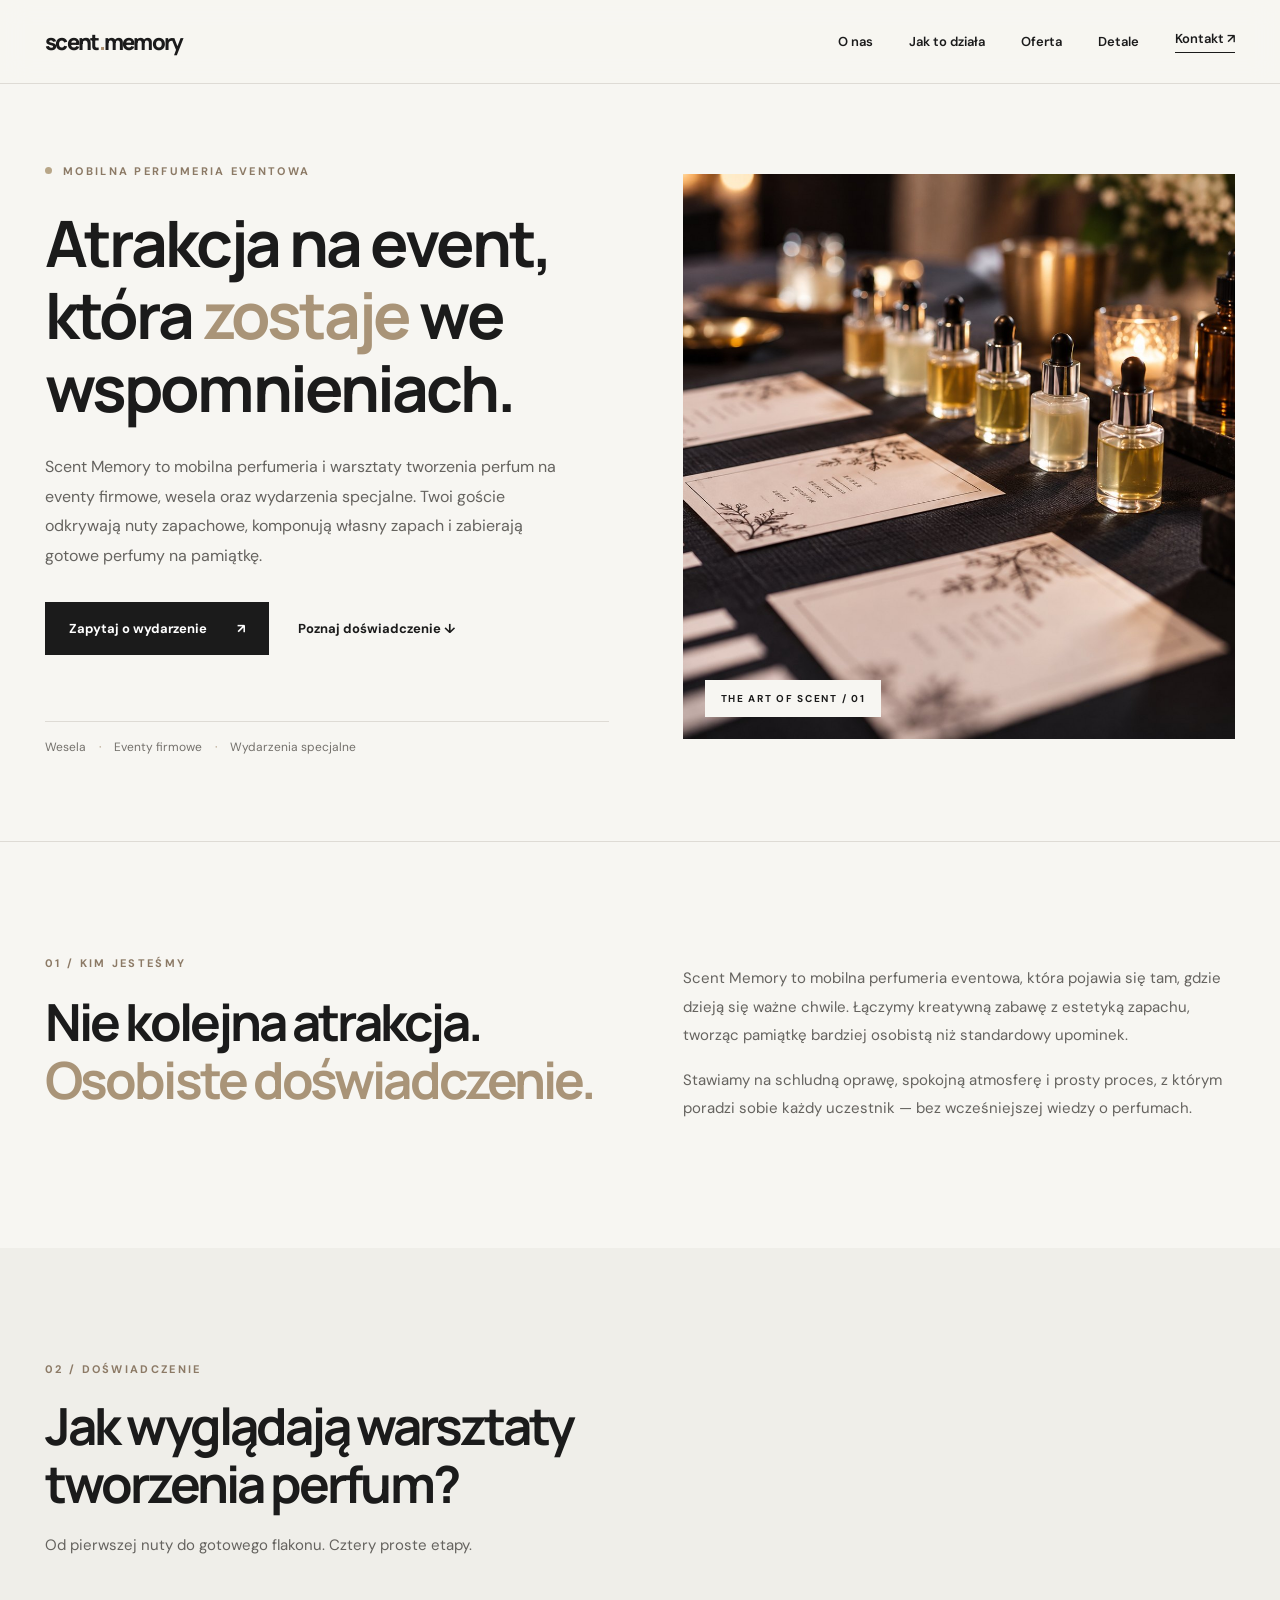
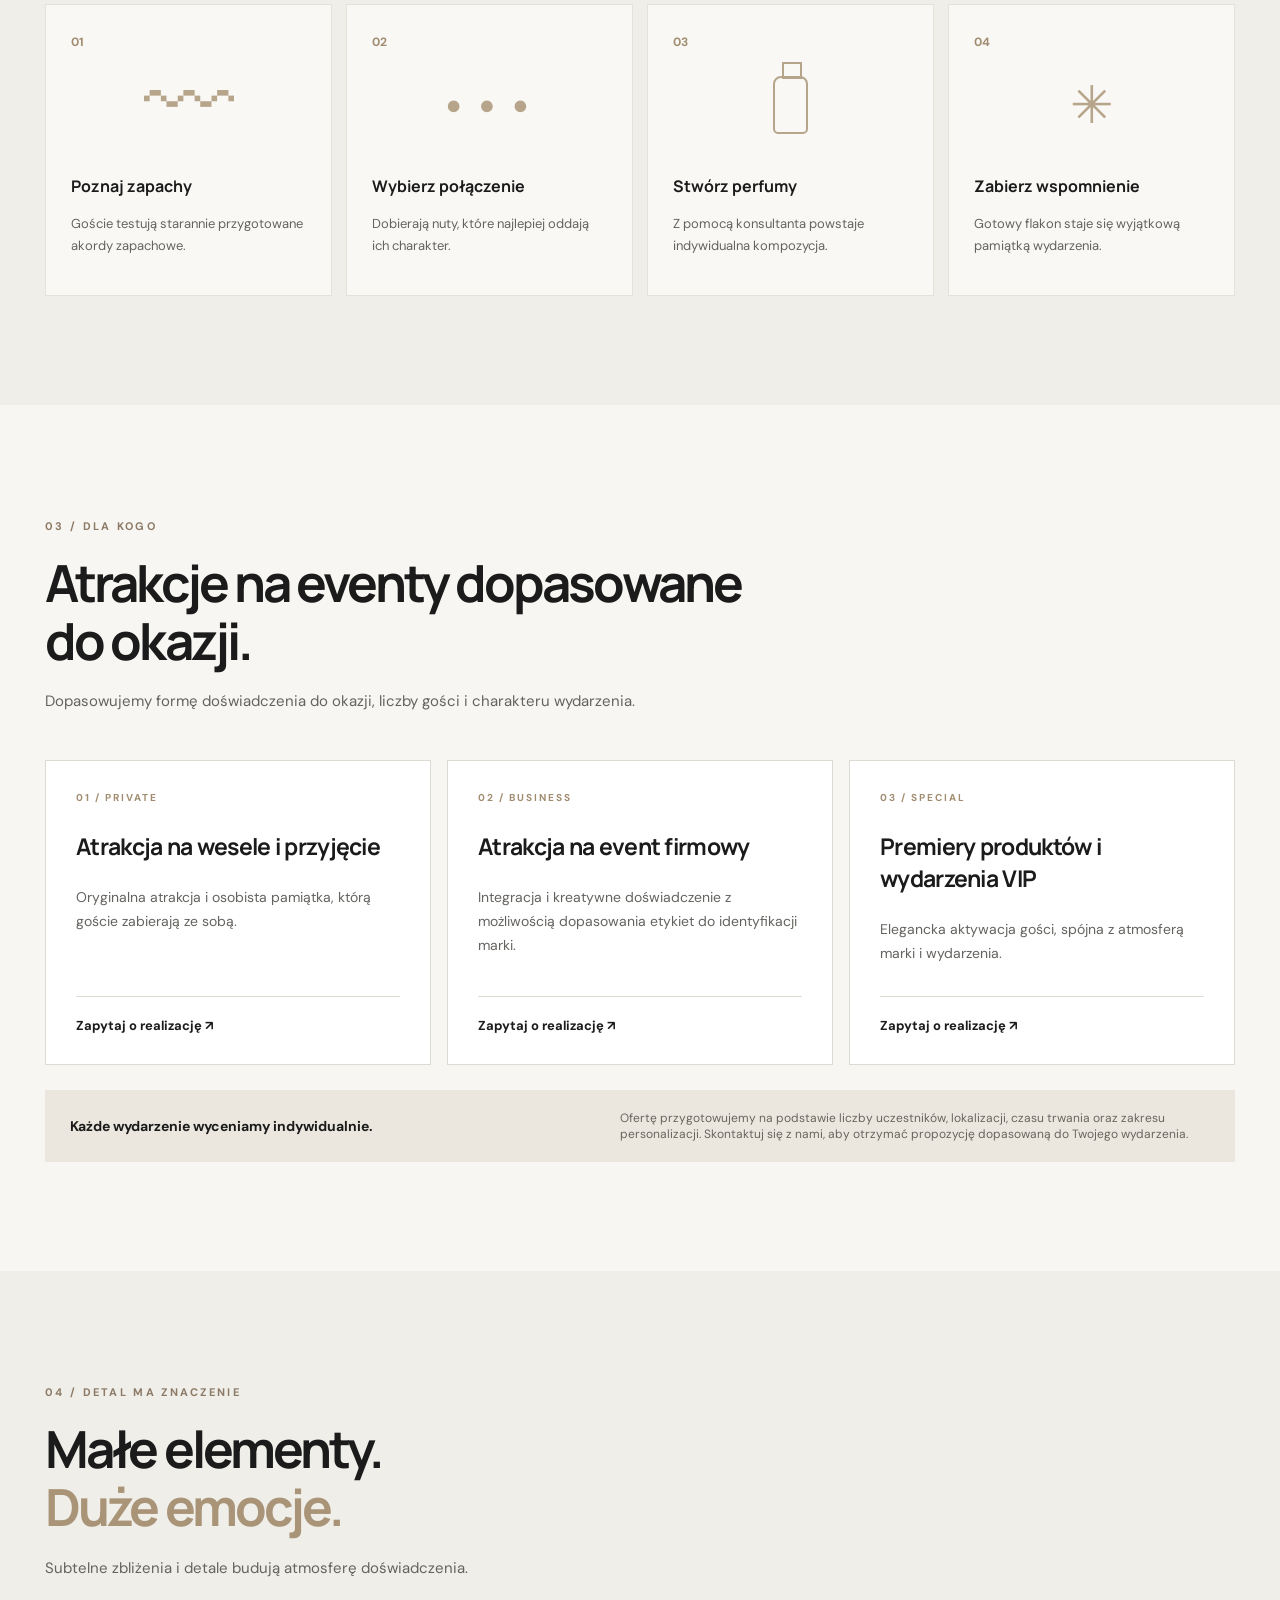
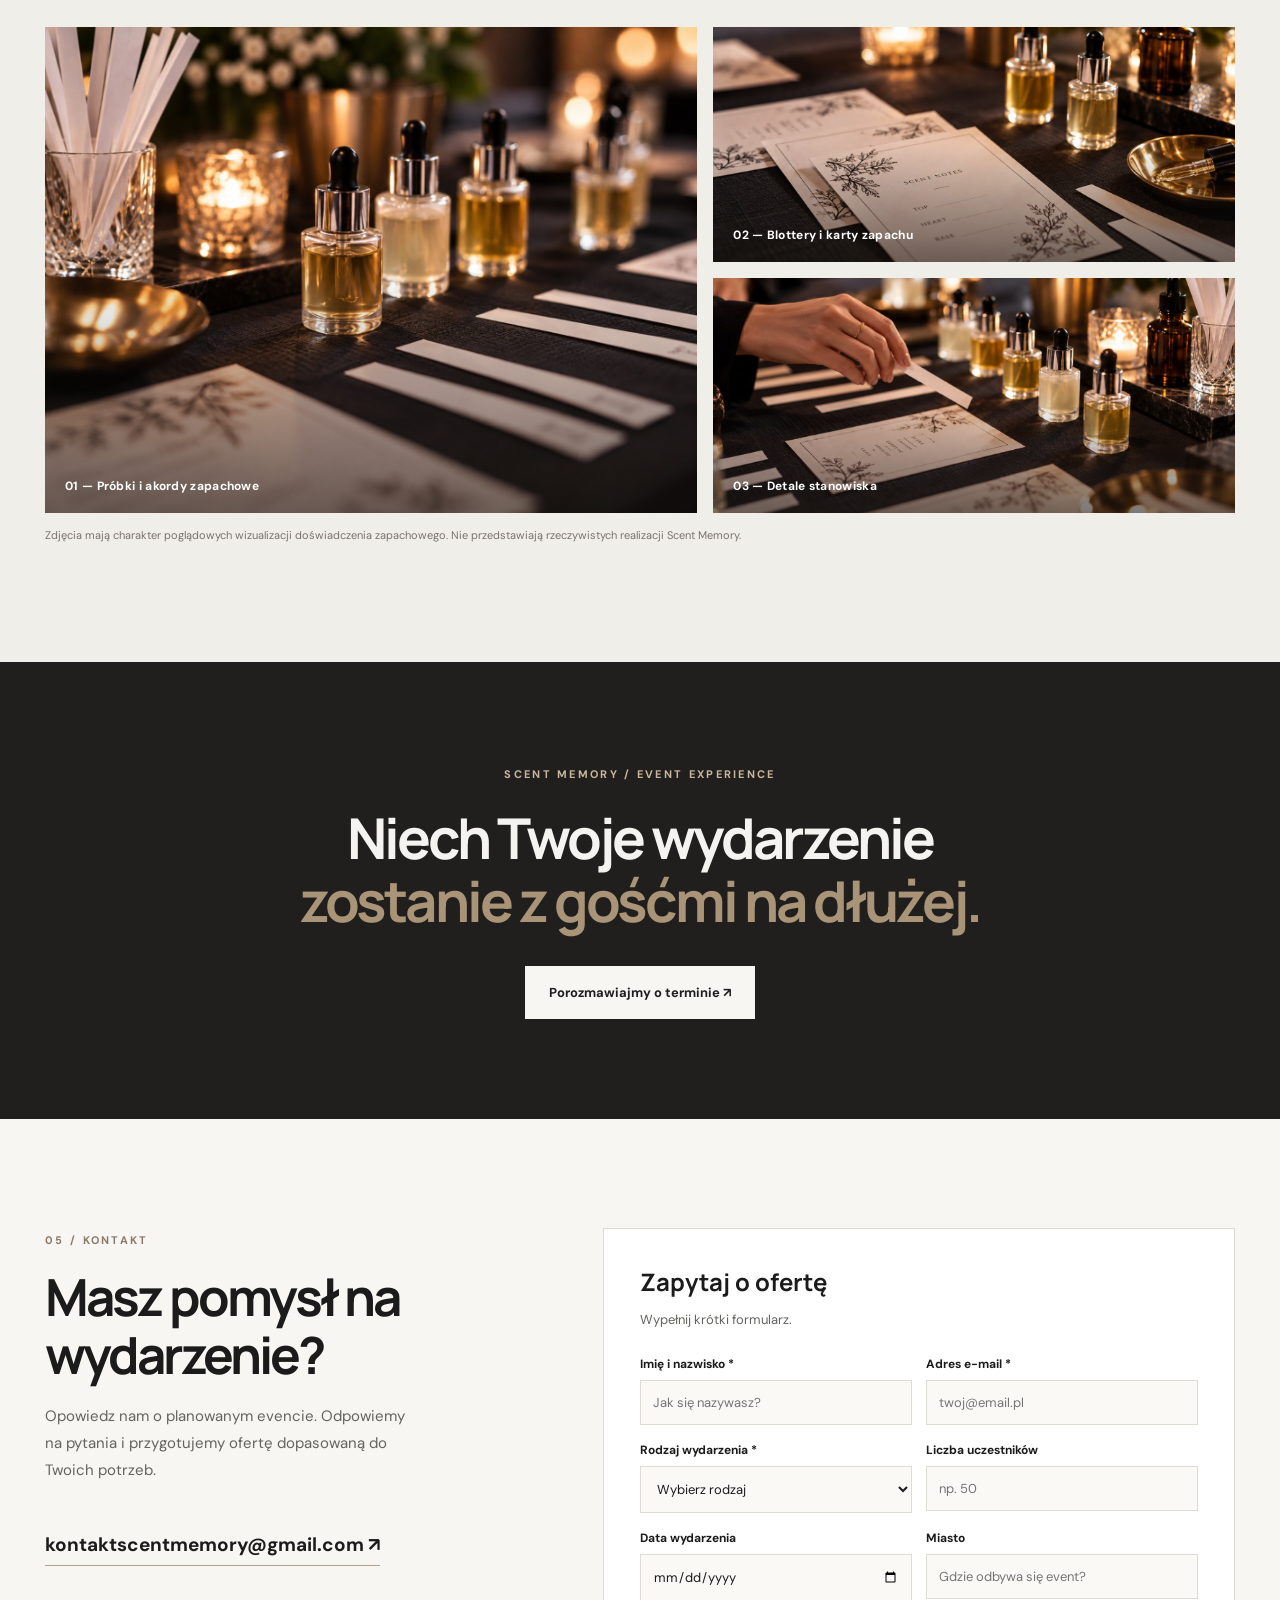
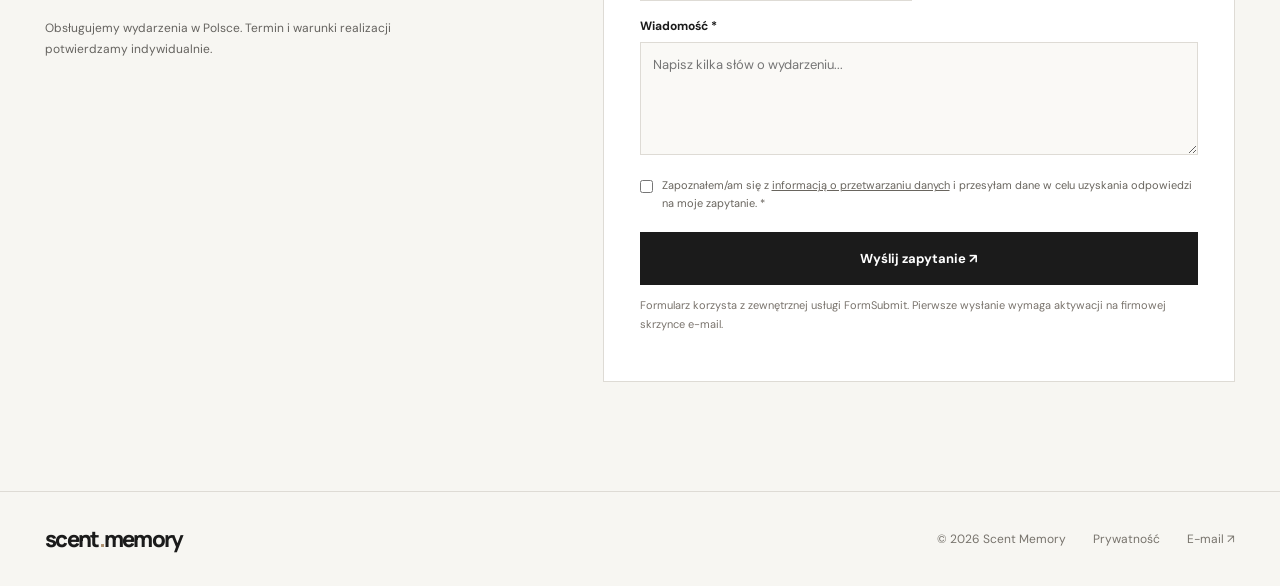
==== commit 70c1c71a: "Add files via upload" ====
--- a/index.html
+++ b/index.html
@@ -4,11 +4,29 @@
   <meta charset="utf-8">
   <meta name="viewport" content="width=device-width, initial-scale=1">
   <meta name="theme-color" content="#f7f6f2">
-  <meta name="description" content="Scent Memory — mobilne doświadczenie zapachowe na wesela, eventy firmowe i wyjątkowe wydarzenia. Goście komponują własne perfumy.">
-  <title>Scent Memory — Event Experience</title>
-  <link rel="icon" type="image/svg+xml" href="images/favicon.svg">
+  <meta name="description" content="Scent Memory — mobilna perfumeria i warsztaty tworzenia perfum na eventy firmowe, wesela i wydarzenia VIP. Oryginalna atrakcja z indywidualną wyceną.">
+  <meta name="robots" content="index, follow">
+  <link rel="canonical" href="https://scentmemory.pl/">
+  <meta property="og:type" content="website">
+  <meta property="og:locale" content="pl_PL">
+  <meta property="og:site_name" content="Scent Memory">
+  <meta property="og:title" content="Scent Memory | Atrakcje na eventy i tworzenie perfum">
+  <meta property="og:description" content="Mobilna perfumeria eventowa: goście komponują własne perfumy na weselach, eventach firmowych i wydarzeniach specjalnych.">
+  <meta property="og:url" content="https://scentmemory.pl/">
+  <title>Scent Memory | Atrakcje na eventy i tworzenie perfum</title>
+  <link rel="icon" type="image/svg+xml" href="favicon.svg">
   <link rel="stylesheet" href="style.css">
   <script defer src="script.js"></script>
+  <script type="application/ld+json">
+  {
+    "@context": "https://schema.org",
+    "@type": "Organization",
+    "name": "Scent Memory",
+    "url": "https://scentmemory.pl/",
+    "email": "kontaktscentmemory@gmail.com",
+    "description": "Mobilna perfumeria eventowa i doświadczenie tworzenia spersonalizowanych perfum podczas wydarzeń w Polsce."
+  }
+  </script>
 </head>
 <body>
   <a class="skip" href="#main">Przejdź do treści</a>
@@ -26,17 +44,17 @@
       <div class="wrap hero-layout">
         <div class="hero-copy">
           <span class="eyebrow"><span class="dot"></span> MOBILNA PERFUMERIA EVENTOWA</span>
-          <h1>Zapach, który <em>zostaje</em> we wspomnieniach.</h1>
-          <p>Tworzymy wyjątkowe doświadczenie podczas wydarzeń. Twoi goście odkrywają nuty zapachowe, wybierają swoje ulubione połączenia i zabierają ze sobą własne perfumy.</p>
+          <h1>Atrakcja na event, która <em>zostaje</em> we wspomnieniach.</h1>
+          <p>Scent Memory to mobilna perfumeria i warsztaty tworzenia perfum na eventy firmowe, wesela oraz wydarzenia specjalne. Twoi goście odkrywają nuty zapachowe, komponują własny zapach i zabierają gotowe perfumy na pamiątkę.</p>
           <div class="actions"><a class="button button-dark" href="#kontakt">Zapytaj o wydarzenie <span aria-hidden="true">↗</span></a><a class="text-link" href="#doswiadczenie">Poznaj doświadczenie ↓</a></div>
           <div class="hero-footnote">Wesela <span>·</span> Eventy firmowe <span>·</span> Wydarzenia specjalne</div>
         </div>
         <div class="hero-visual"><img src="images/stanowisko-detal.jpg" alt="Zbliżenie na próbki zapachowe i blottery na stole perfumeryjnym" fetchpriority="high"><span class="photo-chip">THE ART OF SCENT / 01</span></div>
       </div>
     </section>
-    <section class="intro-section section" id="o-nas"><div class="wrap intro-layout"><div><span class="eyebrow">01 / KIM JESTEŚMY</span><h2>Nie kolejna atrakcja.<br><em>Osobiste doświadczenie.</em></h2></div><div class="intro-description"><p>Scent Memory to mobilna perfumeria, która pojawia się tam, gdzie dzieją się ważne chwile. Łączymy kreatywną zabawę z estetyką zapachu, tworząc pamiątkę bardziej osobistą niż standardowy upominek.</p><p>Stawiamy na schludną oprawę, spokojną atmosferę i prosty proces, z którym poradzi sobie każdy uczestnik — bez wcześniejszej wiedzy o perfumach.</p></div></div></section>
-    <section class="section process-section" id="doswiadczenie"><div class="wrap"><div class="section-heading"><span class="eyebrow">02 / DOŚWIADCZENIE</span><h2>Jak to działa?</h2><p>Od pierwszej nuty do gotowego flakonu. Cztery proste etapy.</p></div><div class="steps"><article class="step"><span class="step-index">01</span><div class="step-art step-art-lines" aria-hidden="true">〰</div><h3>Poznaj zapachy</h3><p>Goście testują starannie przygotowane akordy zapachowe.</p></article><article class="step"><span class="step-index">02</span><div class="step-art" aria-hidden="true"><span class="three-dots">● ● ●</span></div><h3>Wybierz połączenie</h3><p>Dobierają nuty, które najlepiej oddają ich charakter.</p></article><article class="step"><span class="step-index">03</span><div class="step-art" aria-hidden="true"><span class="bottle-illustration"></span></div><h3>Stwórz perfumy</h3><p>Z pomocą konsultanta powstaje indywidualna kompozycja.</p></article><article class="step"><span class="step-index">04</span><div class="step-art" aria-hidden="true">✳</div><h3>Zabierz wspomnienie</h3><p>Gotowy flakon staje się wyjątkową pamiątką wydarzenia.</p></article></div></div></section>
-    <section class="section offer-section" id="oferta"><div class="wrap"><div class="section-heading"><span class="eyebrow">03 / DLA KOGO</span><h2>Każde wydarzenie ma swój zapach.</h2><p>Dopasowujemy formę doświadczenia do okazji, liczby gości i charakteru wydarzenia.</p></div><div class="offer-grid"><article class="offer"><span>01 / PRIVATE</span><h3>Wesela i przyjęcia</h3><p>Oryginalna atrakcja i osobista pamiątka, którą goście zabierają ze sobą.</p><a href="#kontakt">Zapytaj o realizację ↗</a></article><article class="offer"><span>02 / BUSINESS</span><h3>Eventy firmowe</h3><p>Integracja i kreatywne doświadczenie z możliwością dopasowania etykiet do identyfikacji marki.</p><a href="#kontakt">Zapytaj o realizację ↗</a></article><article class="offer"><span>03 / SPECIAL</span><h3>Premiery i wydarzenia VIP</h3><p>Elegancka aktywacja gości, spójna z atmosferą marki i wydarzenia.</p><a href="#kontakt">Zapytaj o realizację ↗</a></article></div><div class="price-note"><strong>Każde wydarzenie wyceniamy indywidualnie.</strong><span>Ofertę przygotowujemy na podstawie liczby uczestników, lokalizacji, czasu trwania oraz zakresu personalizacji. Skontaktuj się z nami, aby otrzymać propozycję dopasowaną do Twojego wydarzenia.</span></div></div></section>
+    <section class="intro-section section" id="o-nas"><div class="wrap intro-layout"><div><span class="eyebrow">01 / KIM JESTEŚMY</span><h2>Nie kolejna atrakcja.<br><em>Osobiste doświadczenie.</em></h2></div><div class="intro-description"><p>Scent Memory to mobilna perfumeria eventowa, która pojawia się tam, gdzie dzieją się ważne chwile. Łączymy kreatywną zabawę z estetyką zapachu, tworząc pamiątkę bardziej osobistą niż standardowy upominek.</p><p>Stawiamy na schludną oprawę, spokojną atmosferę i prosty proces, z którym poradzi sobie każdy uczestnik — bez wcześniejszej wiedzy o perfumach.</p></div></div></section>
+    <section class="section process-section" id="doswiadczenie"><div class="wrap"><div class="section-heading"><span class="eyebrow">02 / DOŚWIADCZENIE</span><h2>Jak wyglądają warsztaty tworzenia perfum?</h2><p>Od pierwszej nuty do gotowego flakonu. Cztery proste etapy.</p></div><div class="steps"><article class="step"><span class="step-index">01</span><div class="step-art step-art-lines" aria-hidden="true">〰</div><h3>Poznaj zapachy</h3><p>Goście testują starannie przygotowane akordy zapachowe.</p></article><article class="step"><span class="step-index">02</span><div class="step-art" aria-hidden="true"><span class="three-dots">● ● ●</span></div><h3>Wybierz połączenie</h3><p>Dobierają nuty, które najlepiej oddają ich charakter.</p></article><article class="step"><span class="step-index">03</span><div class="step-art" aria-hidden="true"><span class="bottle-illustration"></span></div><h3>Stwórz perfumy</h3><p>Z pomocą konsultanta powstaje indywidualna kompozycja.</p></article><article class="step"><span class="step-index">04</span><div class="step-art" aria-hidden="true">✳</div><h3>Zabierz wspomnienie</h3><p>Gotowy flakon staje się wyjątkową pamiątką wydarzenia.</p></article></div></div></section>
+    <section class="section offer-section" id="oferta"><div class="wrap"><div class="section-heading"><span class="eyebrow">03 / DLA KOGO</span><h2>Atrakcje na eventy dopasowane do okazji.</h2><p>Dopasowujemy formę doświadczenia do okazji, liczby gości i charakteru wydarzenia.</p></div><div class="offer-grid"><article class="offer"><span>01 / PRIVATE</span><h3>Atrakcja na wesele i przyjęcie</h3><p>Oryginalna atrakcja i osobista pamiątka, którą goście zabierają ze sobą.</p><a href="#kontakt">Zapytaj o realizację ↗</a></article><article class="offer"><span>02 / BUSINESS</span><h3>Atrakcja na event firmowy</h3><p>Integracja i kreatywne doświadczenie z możliwością dopasowania etykiet do identyfikacji marki.</p><a href="#kontakt">Zapytaj o realizację ↗</a></article><article class="offer"><span>03 / SPECIAL</span><h3>Premiery produktów i wydarzenia VIP</h3><p>Elegancka aktywacja gości, spójna z atmosferą marki i wydarzenia.</p><a href="#kontakt">Zapytaj o realizację ↗</a></article></div><div class="price-note"><strong>Każde wydarzenie wyceniamy indywidualnie.</strong><span>Ofertę przygotowujemy na podstawie liczby uczestników, lokalizacji, czasu trwania oraz zakresu personalizacji. Skontaktuj się z nami, aby otrzymać propozycję dopasowaną do Twojego wydarzenia.</span></div></div></section>
     <section class="section detail-section" id="detale"><div class="wrap"><div class="section-heading"><span class="eyebrow">04 / DETAL MA ZNACZENIE</span><h2>Małe elementy.<br><em>Duże emocje.</em></h2><p>Subtelne zbliżenia i detale budują atmosferę doświadczenia.</p></div><div class="detail-grid"><figure class="detail-main"><img src="images/flakony-zblizenie.jpg" alt="Niewielkie flakony z zapachami na stanowisku" loading="lazy"><figcaption>01 — Próbki i akordy zapachowe</figcaption></figure><figure class="detail-small"><img src="images/blottery-zblizenie.jpg" alt="Papierowe blottery i karty do wyboru zapachu" loading="lazy"><figcaption>02 — Blottery i karty zapachu</figcaption></figure><figure class="detail-small"><img src="images/akcesoria-zblizenie.jpg" alt="Dłoń uczestniczki wybierającej blotter przy próbkach zapachowych" loading="lazy"><figcaption>03 — Detale stanowiska</figcaption></figure></div><p class="image-disclaimer">Zdjęcia mają charakter poglądowych wizualizacji doświadczenia zapachowego. Nie przedstawiają rzeczywistych realizacji Scent Memory.</p></div></section>
     <section class="dark-banner"><div class="wrap banner-content"><span class="eyebrow">SCENT MEMORY / EVENT EXPERIENCE</span><h2>Niech Twoje wydarzenie<br><em>zostanie z gośćmi na dłużej.</em></h2><a class="button button-light" href="#kontakt">Porozmawiajmy o terminie ↗</a></div></section>
     <section class="section contact-section" id="kontakt"><div class="wrap contact-layout"><div class="contact-copy"><span class="eyebrow">05 / KONTAKT</span><h2>Masz pomysł na wydarzenie?</h2><p>Opowiedz nam o planowanym evencie. Odpowiemy na pytania i przygotujemy ofertę dopasowaną do Twoich potrzeb.</p><a class="mail-link" href="mailto:kontaktscentmemory@gmail.com">kontaktscentmemory@gmail.com ↗</a><p class="contact-hint">Obsługujemy wydarzenia w Polsce. Termin i warunki realizacji potwierdzamy indywidualnie.</p></div><div class="form-box"><h3>Zapytaj o ofertę</h3><p>Wypełnij krótki formularz.</p>
@@ -55,4 +73,4 @@
   </main>
   <footer class="footer"><div class="wrap footer-content"><a class="wordmark" href="#start">scent<span class="wordmark-dot">.</span>memory</a><span>© <span id="year">2026</span> Scent Memory</span><a href="prywatnosc.html">Prywatność</a><a href="mailto:kontaktscentmemory@gmail.com">E-mail ↗</a></div></footer>
 </body>
-</html>
+</html>
--- a/style.css
+++ b/style.css
@@ -0,0 +1,5 @@
+@import url('https://fonts.googleapis.com/css2?family=DM+Sans:wght@400;500;600;700&family=Manrope:wght@400;500;600;700;800&display=swap');
+:root{--bg:#f7f6f2;--white:#fff;--ink:#1b1b1b;--muted:#65635f;--line:#dedbd5;--gold:#b6a58a;--soft:#e8e3da;--max:1190px}*{box-sizing:border-box}html{scroll-behavior:smooth;scroll-padding-top:90px}body{margin:0;background:var(--bg);color:var(--ink);font-family:'DM Sans',Arial,sans-serif;-webkit-font-smoothing:antialiased}a{color:inherit;text-decoration:none}img{display:block;width:100%}button,input,select,textarea{font:inherit}.wrap{width:min(calc(100% - 64px),var(--max));margin:auto}.skip{position:absolute;top:-100px;background:white;padding:10px;z-index:100}.skip:focus{top:0}.site-header{height:84px;position:sticky;top:0;z-index:20;background:#f7f6f2ed;backdrop-filter:blur(14px);border-bottom:1px solid var(--line)}.header-content,.navigation,.actions,.footer-content{display:flex;align-items:center}.header-content{height:100%;justify-content:space-between}.wordmark{font-family:Manrope,sans-serif;font-size:22px;font-weight:800;letter-spacing:-1.7px}.wordmark-dot{color:#ae9170}.navigation{gap:36px}.navigation a{font-size:13px;font-weight:600}.navigation a:hover,.text-link:hover,.offer a:hover{color:#9c7859}.nav-contact{border-bottom:1px solid var(--ink);padding-bottom:5px}.menu-toggle{display:none}.hero{padding:74px 0 86px}.hero-layout{display:grid;grid-template-columns:1fr .98fr;gap:74px;align-items:center}.eyebrow{font-size:11px;font-weight:700;letter-spacing:2.3px;color:#8c7a66;display:inline-flex;align-items:center;gap:11px}.dot{width:7px;height:7px;background:#b8a688;border-radius:50%}.hero h1,h2{font-family:Manrope,sans-serif;letter-spacing:-2.9px;line-height:1.13}.hero h1{font-size:clamp(46px,5vw,77px);font-weight:700;margin:28px 0}.hero h1 em,h2 em{font-style:normal;color:#a99478}.hero p{max-width:520px;font-size:16px;line-height:1.85;color:var(--muted)}.actions{gap:29px;flex-wrap:wrap;margin-top:32px}.button{display:inline-flex;justify-content:center;align-items:center;gap:30px;padding:17px 23px;font-weight:700;font-size:13px;border:1px solid transparent;cursor:pointer;transition:transform .2s,background .2s}.button:hover{transform:translateY(-2px)}.button-dark{background:var(--ink);color:white}.button-dark:hover{background:#3a3631}.text-link{font-size:13px;font-weight:700}.hero-footnote{margin-top:66px;padding-top:17px;border-top:1px solid var(--line);font-size:12px;color:#74716c}.hero-footnote span{margin:0 10px;color:#a99478}.hero-visual{height:565px;position:relative;overflow:hidden;background:#373536}.hero-visual img{height:100%;object-fit:cover}.photo-chip{position:absolute;bottom:22px;left:22px;background:#f7f6f2;padding:12px 16px;font-size:10px;letter-spacing:1.7px;font-weight:700}.section{padding:109px 0}.intro-section{border-top:1px solid var(--line)}.intro-layout{display:grid;grid-template-columns:1fr 1fr;gap:85px}.intro-layout h2{font-size:clamp(35px,4vw,54px);margin:21px 0}.intro-description{padding-top:13px}.intro-description p{line-height:1.9;color:var(--muted);margin:0 0 16px;font-size:15px}.section-heading{max-width:750px;margin-bottom:45px}.section-heading h2,.contact-copy h2{font-size:clamp(36px,4vw,57px);margin:19px 0}.section-heading p,.contact-copy>p{color:var(--muted);line-height:1.8;font-size:15px}.process-section{background:#efeee9}.steps{display:grid;grid-template-columns:repeat(4,1fr);gap:14px}.step{background:#f9f8f5;min-height:292px;padding:25px;border:1px solid #e5e2db}.step-index{font-size:12px;font-weight:700;color:#a18c70}.step-art{height:108px;display:flex;align-items:center;justify-content:center;font-size:52px;color:#b6a58a}.step-art-lines{font-size:90px;font-weight:100}.three-dots{font-size:27px;letter-spacing:5px}.bottle-illustration{height:58px;width:35px;border:2px solid #b6a58a;border-radius:8px 8px 5px 5px;position:relative}.bottle-illustration:before{content:'';height:13px;width:16px;border:2px solid #b6a58a;position:absolute;left:7px;top:-16px}.step h3{font-family:Manrope;font-size:16px}.step p{font-size:13px;line-height:1.7;color:var(--muted)}.offer-grid{display:grid;grid-template-columns:repeat(3,1fr);gap:16px}.offer{border:1px solid var(--line);background:white;padding:30px;min-height:285px;display:flex;flex-direction:column}.offer>span{font-size:10px;letter-spacing:2px;font-weight:700;color:#a18c70}.offer h3{font-family:Manrope;font-size:23px;margin:26px 0 10px;letter-spacing:-.7px}.offer p{font-size:14px;line-height:1.7;color:var(--muted);flex:1}.offer a{font-size:13px;font-weight:700;border-top:1px solid var(--line);padding-top:20px;margin-top:16px}.price-note{margin-top:25px;padding:20px 25px;background:#ebe7df;display:flex;gap:20px;align-items:center;justify-content:space-between}.price-note strong{font-size:14px;white-space:nowrap}.price-note span{font-size:12px;color:#69655e;max-width:590px}.detail-section{background:#efeee9}.detail-grid{display:grid;grid-template-columns:1.25fr 1fr;grid-template-rows:235px 235px;gap:16px}.detail-grid figure{margin:0;position:relative;overflow:hidden;background:#ddd}.detail-grid figure img{height:100%;object-fit:cover;transition:transform .4s}.detail-grid figure:hover img{transform:scale(1.04)}.detail-grid figure:after{content:'';position:absolute;inset:50% 0 0;background:linear-gradient(transparent,#16120e91);pointer-events:none}.detail-grid figcaption{position:absolute;bottom:19px;left:20px;z-index:1;color:white;font-weight:700;font-size:12px;letter-spacing:.3px}.detail-main{grid-row:span 2}.image-disclaimer{font-size:11px;color:#79736c;margin-top:15px}.dark-banner{background:#211f1e;color:#f5f3ef;padding:100px 0;text-align:center}.dark-banner h2{font-size:clamp(35px,4.4vw,62px);margin:23px auto 33px}.dark-banner .eyebrow{color:#c9b79d}.button-light{background:#f7f6f2;color:#211f1e}.contact-layout{display:grid;grid-template-columns:.85fr 1.15fr;gap:90px}.contact-copy p{max-width:370px}.mail-link{display:inline-block;margin:33px 0 40px;font-size:19px;font-weight:700;border-bottom:1px solid #b6a58a;padding-bottom:8px;overflow-wrap:anywhere}.contact-hint{font-size:12px!important}.form-box{background:white;border:1px solid var(--line);padding:36px}.form-box h3{font:700 24px Manrope;margin:0 0 5px}.form-box>p{color:var(--muted);font-size:13px;margin-bottom:28px}.form-row{display:grid;grid-template-columns:1fr 1fr;gap:14px}.field{margin-bottom:17px}.field label{font-size:12px;font-weight:700;display:block;margin-bottom:8px}.field input,.field textarea,.field select{width:100%;padding:13px 12px;background:#faf9f6;border:1px solid #dedbd5;color:var(--ink);border-radius:0;font-size:13px;min-height:45px}.field textarea{resize:vertical}.field :is(input,textarea,select):focus{outline:2px solid #b6a58a;outline-offset:1px}.consent{display:flex;align-items:start;gap:9px;color:#69655e;font-size:11px;line-height:1.6;margin:4px 0 20px}.consent input{margin:3px 0 0;accent-color:#211f1e}.consent a{text-decoration:underline}.submit{width:100%}.form-helper{font-size:11px;color:#79736c;line-height:1.7}.honeypot{position:absolute!important;left:-9999px!important;opacity:0!important}.footer{border-top:1px solid var(--line);padding:32px 0}.footer-content{gap:27px;justify-content:space-between}.footer-content .wordmark{margin-right:auto}.footer-content>span,.footer-content>a:not(.wordmark){font-size:12px;color:#77736c}.privacy-body{min-height:75vh;padding:85px 0;max-width:800px}.privacy-body h1{font:700 48px Manrope}.privacy-body h2{font:700 22px Manrope;letter-spacing:-.5px;margin-top:34px}.privacy-body p,.privacy-body li{color:var(--muted);line-height:1.8}
+@media(max-width:950px){.hero-layout,.intro-layout,.contact-layout{gap:40px}.hero-layout{grid-template-columns:1fr 1fr}.hero-visual{height:490px}.hero h1{font-size:51px}.steps{grid-template-columns:repeat(2,1fr)}.contact-layout{grid-template-columns:1fr 1.3fr}.price-note{display:block}.price-note span{display:block;margin-top:9px}.offer h3{font-size:19px}}
+@media(max-width:720px){.wrap{width:min(calc(100% - 36px),var(--max))}.site-header{height:70px}.wordmark{font-size:20px}.menu-toggle{display:block;border:0;background:transparent;font-size:13px;font-weight:700;cursor:pointer}.menu-toggle span{margin-left:7px}.navigation{display:none;position:absolute;top:69px;left:0;right:0;background:var(--bg);padding:18px;box-shadow:0 12px 22px #0001;flex-direction:column;gap:22px;align-items:stretch}.navigation.is-open{display:flex}.hero{padding:34px 0 65px}.hero-layout,.intro-layout,.contact-layout,.offer-grid{grid-template-columns:1fr}.hero-layout{gap:35px}.hero h1{font-size:clamp(42px,11vw,62px)}.hero-visual{height:390px}.hero-footnote{margin-top:40px}.section{padding:74px 0}.intro-layout{gap:5px}.intro-layout h2,.section-heading h2,.contact-copy h2{letter-spacing:-1.8px}.steps{grid-template-columns:1fr 1fr}.step{min-height:260px;padding:17px}.step-art{height:90px}.detail-grid{grid-template-columns:1fr 1fr;grid-template-rows:230px 185px}.detail-main{grid-column:span 2;grid-row:auto}.detail-grid figure figcaption{font-size:10px}.contact-layout{gap:28px}.form-box{padding:22px}.footer-content{flex-wrap:wrap}.footer-content .wordmark{flex-basis:100%}.mail-link{font-size:16px}}
+@media(max-width:430px){.steps{grid-template-columns:1fr}.step{min-height:220px}.form-row{grid-template-columns:1fr;gap:0}.hero-visual{height:310px}.actions{gap:20px}.hero-footnote{line-height:2}.offer{min-height:260px}}
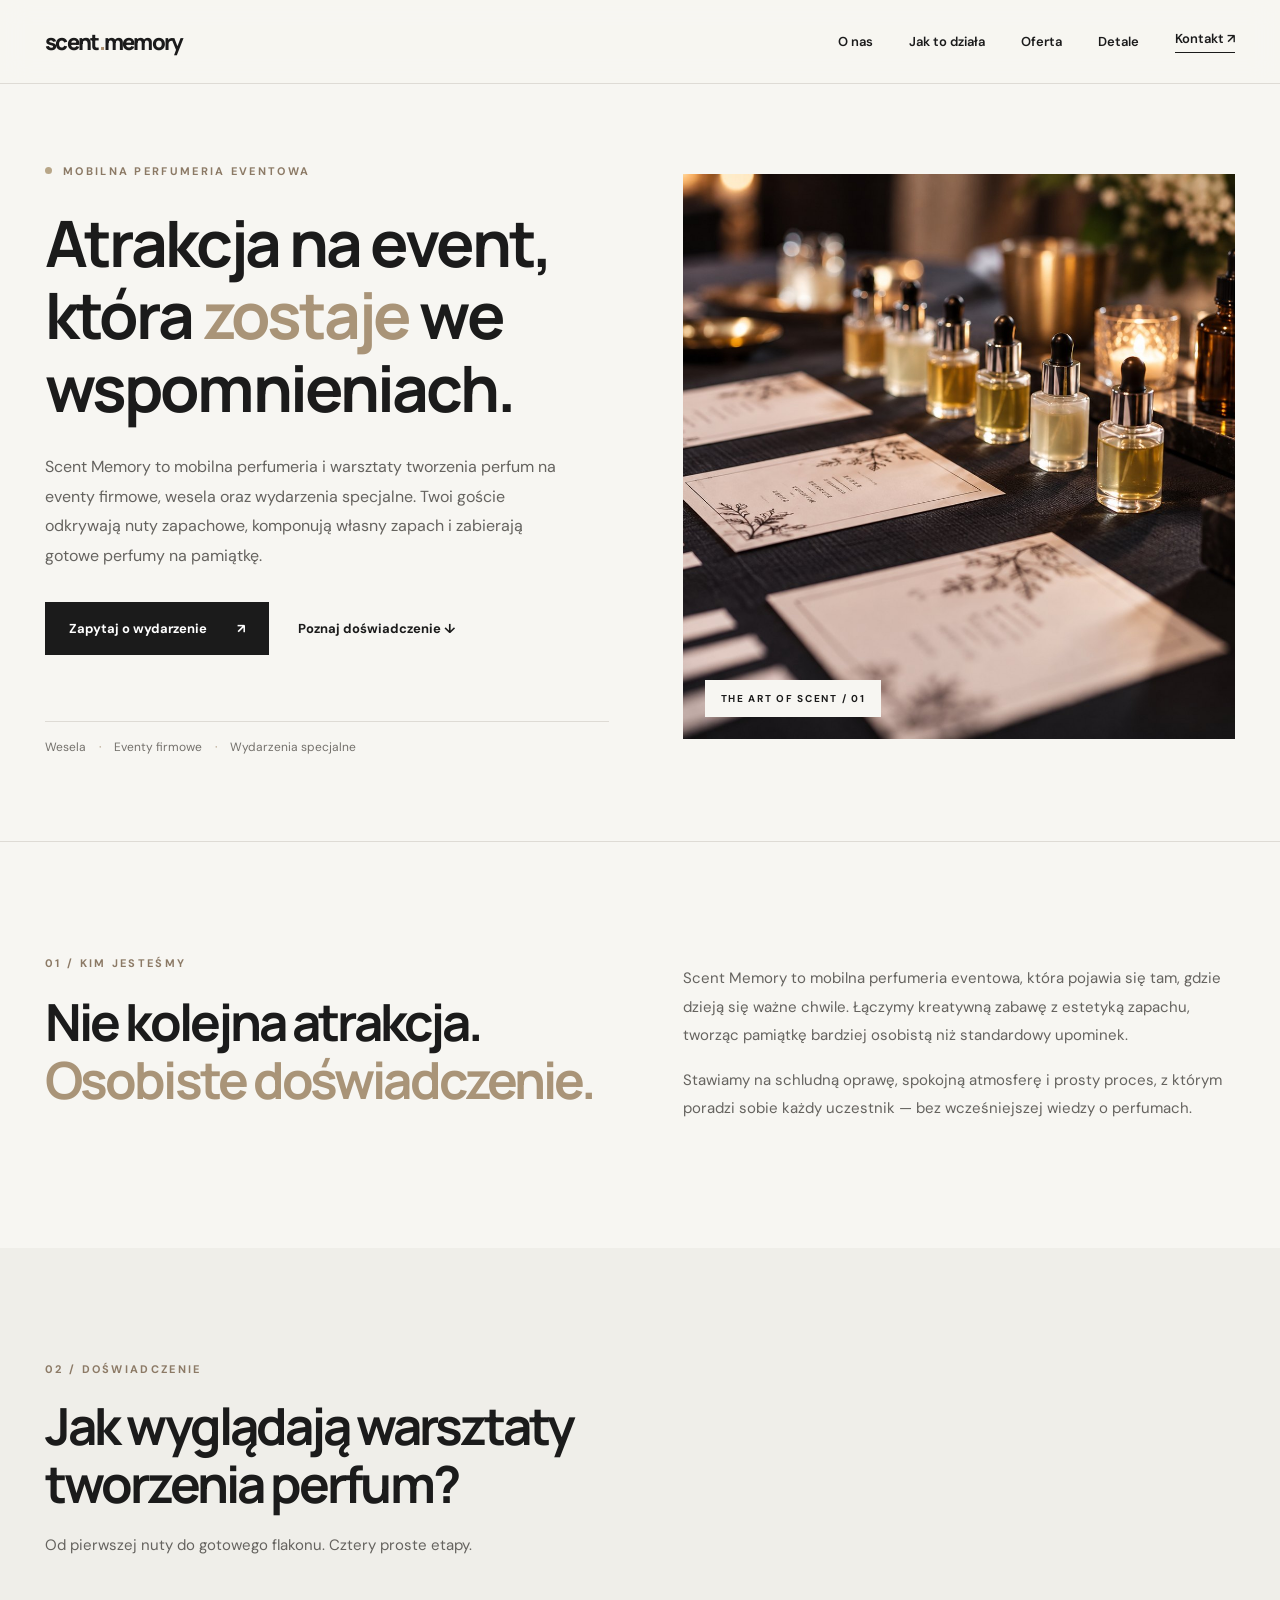
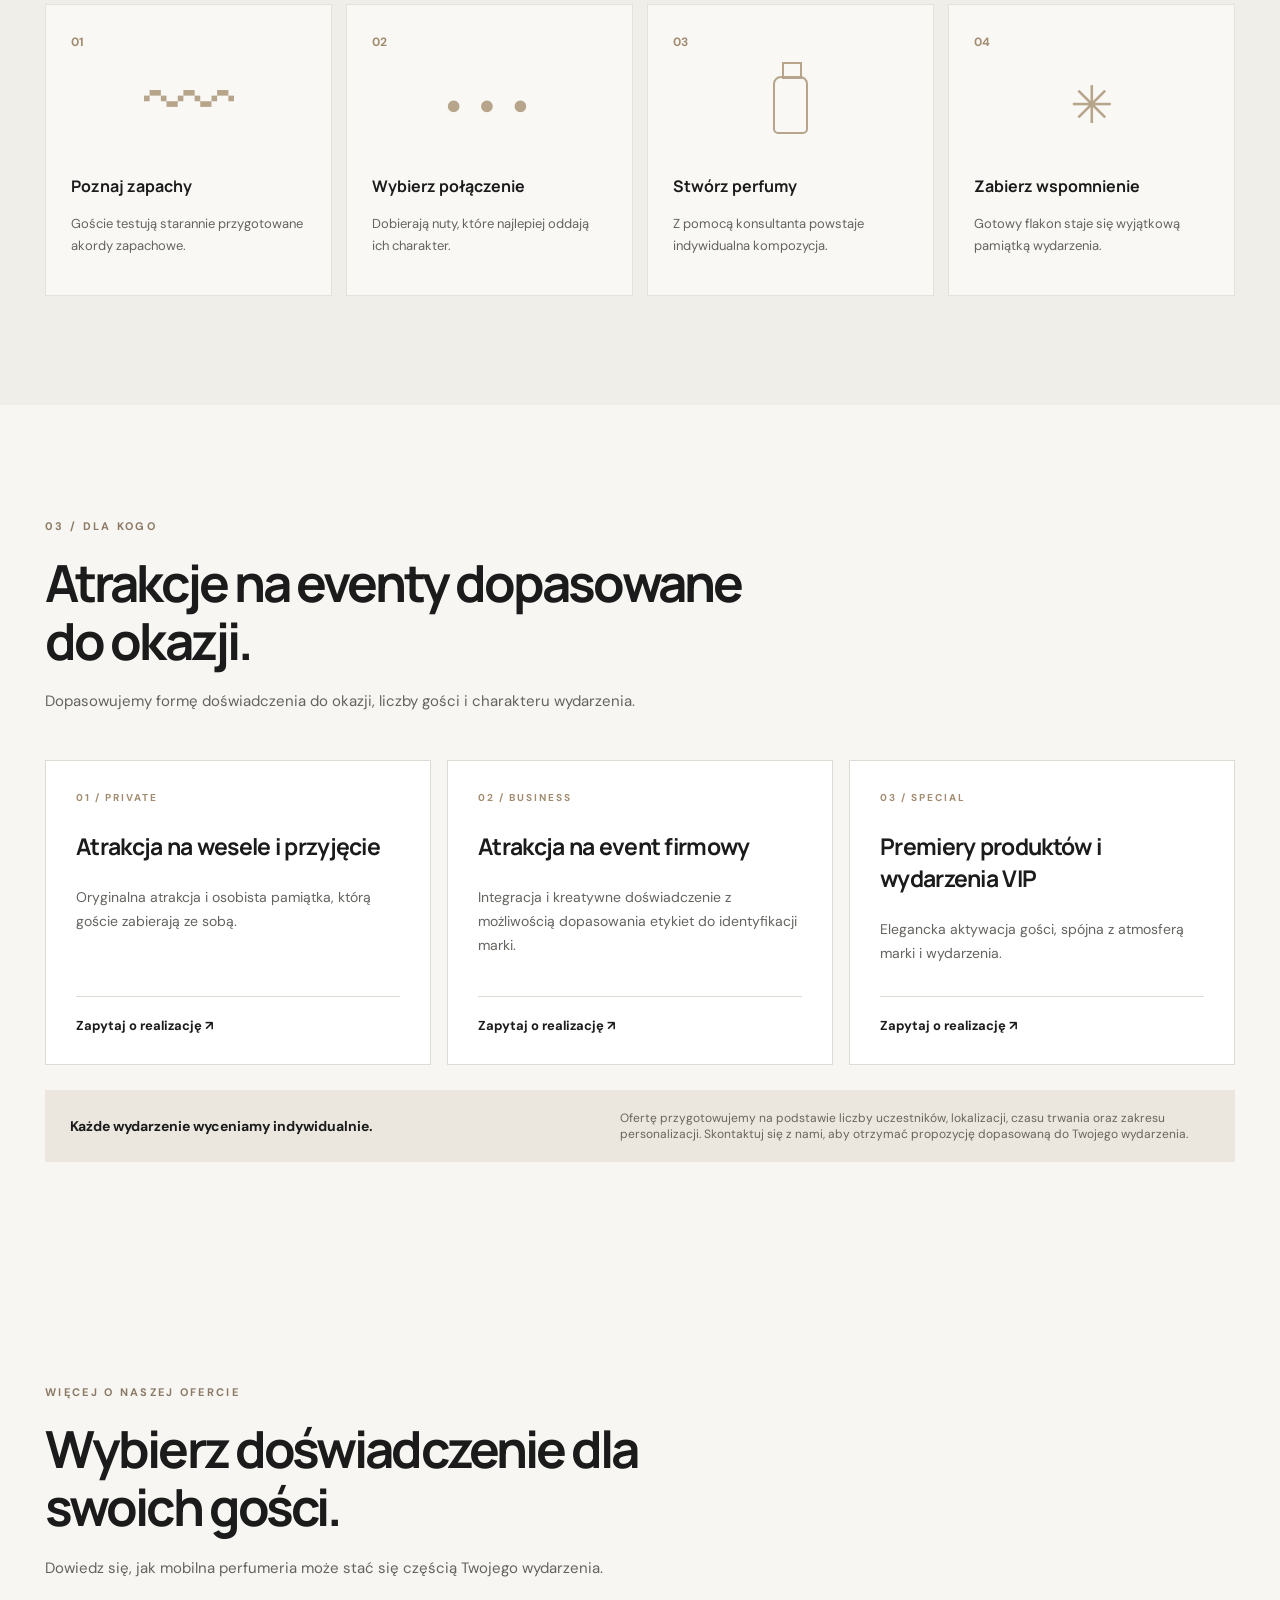
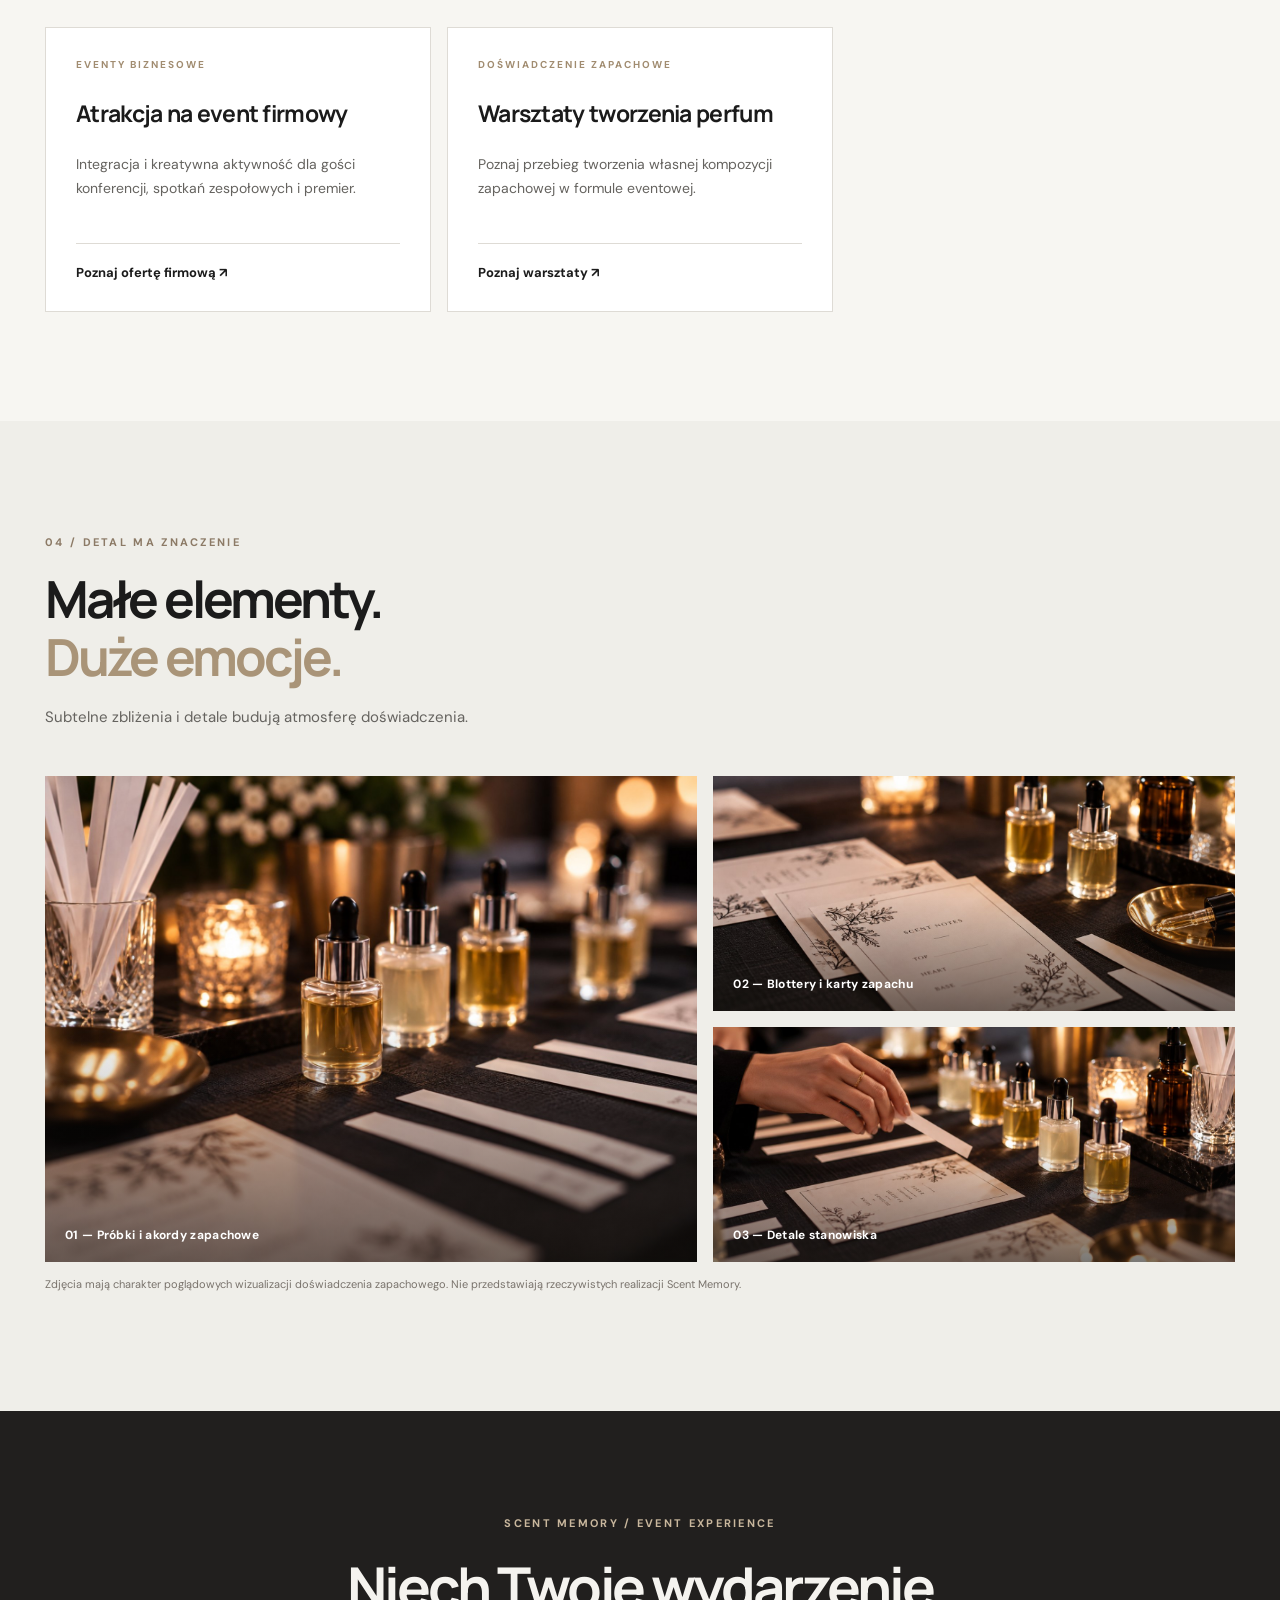
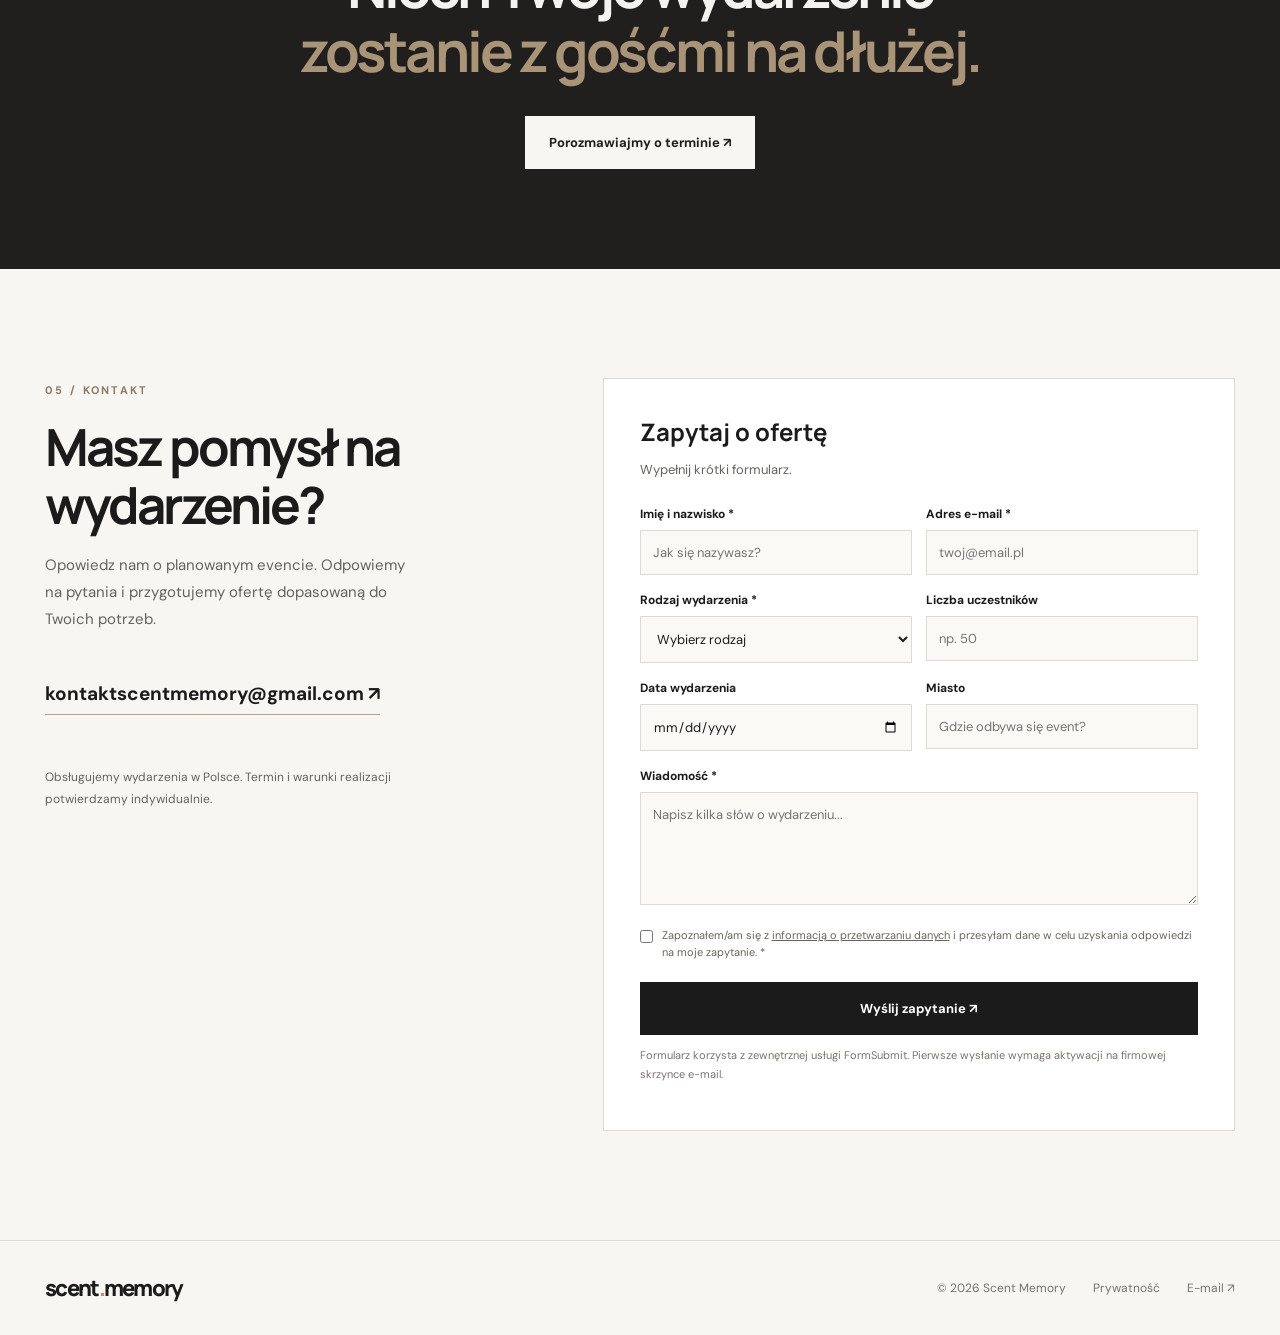
==== commit 5f463f6c: "Add files via upload" ====
--- a/index.html
+++ b/index.html
@@ -55,6 +55,7 @@
     <section class="intro-section section" id="o-nas"><div class="wrap intro-layout"><div><span class="eyebrow">01 / KIM JESTEŚMY</span><h2>Nie kolejna atrakcja.<br><em>Osobiste doświadczenie.</em></h2></div><div class="intro-description"><p>Scent Memory to mobilna perfumeria eventowa, która pojawia się tam, gdzie dzieją się ważne chwile. Łączymy kreatywną zabawę z estetyką zapachu, tworząc pamiątkę bardziej osobistą niż standardowy upominek.</p><p>Stawiamy na schludną oprawę, spokojną atmosferę i prosty proces, z którym poradzi sobie każdy uczestnik — bez wcześniejszej wiedzy o perfumach.</p></div></div></section>
     <section class="section process-section" id="doswiadczenie"><div class="wrap"><div class="section-heading"><span class="eyebrow">02 / DOŚWIADCZENIE</span><h2>Jak wyglądają warsztaty tworzenia perfum?</h2><p>Od pierwszej nuty do gotowego flakonu. Cztery proste etapy.</p></div><div class="steps"><article class="step"><span class="step-index">01</span><div class="step-art step-art-lines" aria-hidden="true">〰</div><h3>Poznaj zapachy</h3><p>Goście testują starannie przygotowane akordy zapachowe.</p></article><article class="step"><span class="step-index">02</span><div class="step-art" aria-hidden="true"><span class="three-dots">● ● ●</span></div><h3>Wybierz połączenie</h3><p>Dobierają nuty, które najlepiej oddają ich charakter.</p></article><article class="step"><span class="step-index">03</span><div class="step-art" aria-hidden="true"><span class="bottle-illustration"></span></div><h3>Stwórz perfumy</h3><p>Z pomocą konsultanta powstaje indywidualna kompozycja.</p></article><article class="step"><span class="step-index">04</span><div class="step-art" aria-hidden="true">✳</div><h3>Zabierz wspomnienie</h3><p>Gotowy flakon staje się wyjątkową pamiątką wydarzenia.</p></article></div></div></section>
     <section class="section offer-section" id="oferta"><div class="wrap"><div class="section-heading"><span class="eyebrow">03 / DLA KOGO</span><h2>Atrakcje na eventy dopasowane do okazji.</h2><p>Dopasowujemy formę doświadczenia do okazji, liczby gości i charakteru wydarzenia.</p></div><div class="offer-grid"><article class="offer"><span>01 / PRIVATE</span><h3>Atrakcja na wesele i przyjęcie</h3><p>Oryginalna atrakcja i osobista pamiątka, którą goście zabierają ze sobą.</p><a href="#kontakt">Zapytaj o realizację ↗</a></article><article class="offer"><span>02 / BUSINESS</span><h3>Atrakcja na event firmowy</h3><p>Integracja i kreatywne doświadczenie z możliwością dopasowania etykiet do identyfikacji marki.</p><a href="#kontakt">Zapytaj o realizację ↗</a></article><article class="offer"><span>03 / SPECIAL</span><h3>Premiery produktów i wydarzenia VIP</h3><p>Elegancka aktywacja gości, spójna z atmosferą marki i wydarzenia.</p><a href="#kontakt">Zapytaj o realizację ↗</a></article></div><div class="price-note"><strong>Każde wydarzenie wyceniamy indywidualnie.</strong><span>Ofertę przygotowujemy na podstawie liczby uczestników, lokalizacji, czasu trwania oraz zakresu personalizacji. Skontaktuj się z nami, aby otrzymać propozycję dopasowaną do Twojego wydarzenia.</span></div></div></section>
+    <section class="section" id="poznaj-oferte"><div class="wrap"><div class="section-heading"><span class="eyebrow">WIĘCEJ O NASZEJ OFERCIE</span><h2>Wybierz doświadczenie dla swoich gości.</h2><p>Dowiedz się, jak mobilna perfumeria może stać się częścią Twojego wydarzenia.</p></div><div class="offer-grid"><article class="offer"><span>EVENTY BIZNESOWE</span><h3>Atrakcja na event firmowy</h3><p>Integracja i kreatywna aktywność dla gości konferencji, spotkań zespołowych i premier.</p><a href="atrakcje-na-event-firmowy.html">Poznaj ofertę firmową ↗</a></article><article class="offer"><span>DOŚWIADCZENIE ZAPACHOWE</span><h3>Warsztaty tworzenia perfum</h3><p>Poznaj przebieg tworzenia własnej kompozycji zapachowej w formule eventowej.</p><a href="warsztaty-perfumeryjne.html">Poznaj warsztaty ↗</a></article></div></div></section>
     <section class="section detail-section" id="detale"><div class="wrap"><div class="section-heading"><span class="eyebrow">04 / DETAL MA ZNACZENIE</span><h2>Małe elementy.<br><em>Duże emocje.</em></h2><p>Subtelne zbliżenia i detale budują atmosferę doświadczenia.</p></div><div class="detail-grid"><figure class="detail-main"><img src="images/flakony-zblizenie.jpg" alt="Niewielkie flakony z zapachami na stanowisku" loading="lazy"><figcaption>01 — Próbki i akordy zapachowe</figcaption></figure><figure class="detail-small"><img src="images/blottery-zblizenie.jpg" alt="Papierowe blottery i karty do wyboru zapachu" loading="lazy"><figcaption>02 — Blottery i karty zapachu</figcaption></figure><figure class="detail-small"><img src="images/akcesoria-zblizenie.jpg" alt="Dłoń uczestniczki wybierającej blotter przy próbkach zapachowych" loading="lazy"><figcaption>03 — Detale stanowiska</figcaption></figure></div><p class="image-disclaimer">Zdjęcia mają charakter poglądowych wizualizacji doświadczenia zapachowego. Nie przedstawiają rzeczywistych realizacji Scent Memory.</p></div></section>
     <section class="dark-banner"><div class="wrap banner-content"><span class="eyebrow">SCENT MEMORY / EVENT EXPERIENCE</span><h2>Niech Twoje wydarzenie<br><em>zostanie z gośćmi na dłużej.</em></h2><a class="button button-light" href="#kontakt">Porozmawiajmy o terminie ↗</a></div></section>
     <section class="section contact-section" id="kontakt"><div class="wrap contact-layout"><div class="contact-copy"><span class="eyebrow">05 / KONTAKT</span><h2>Masz pomysł na wydarzenie?</h2><p>Opowiedz nam o planowanym evencie. Odpowiemy na pytania i przygotujemy ofertę dopasowaną do Twoich potrzeb.</p><a class="mail-link" href="mailto:kontaktscentmemory@gmail.com">kontaktscentmemory@gmail.com ↗</a><p class="contact-hint">Obsługujemy wydarzenia w Polsce. Termin i warunki realizacji potwierdzamy indywidualnie.</p></div><div class="form-box"><h3>Zapytaj o ofertę</h3><p>Wypełnij krótki formularz.</p>
